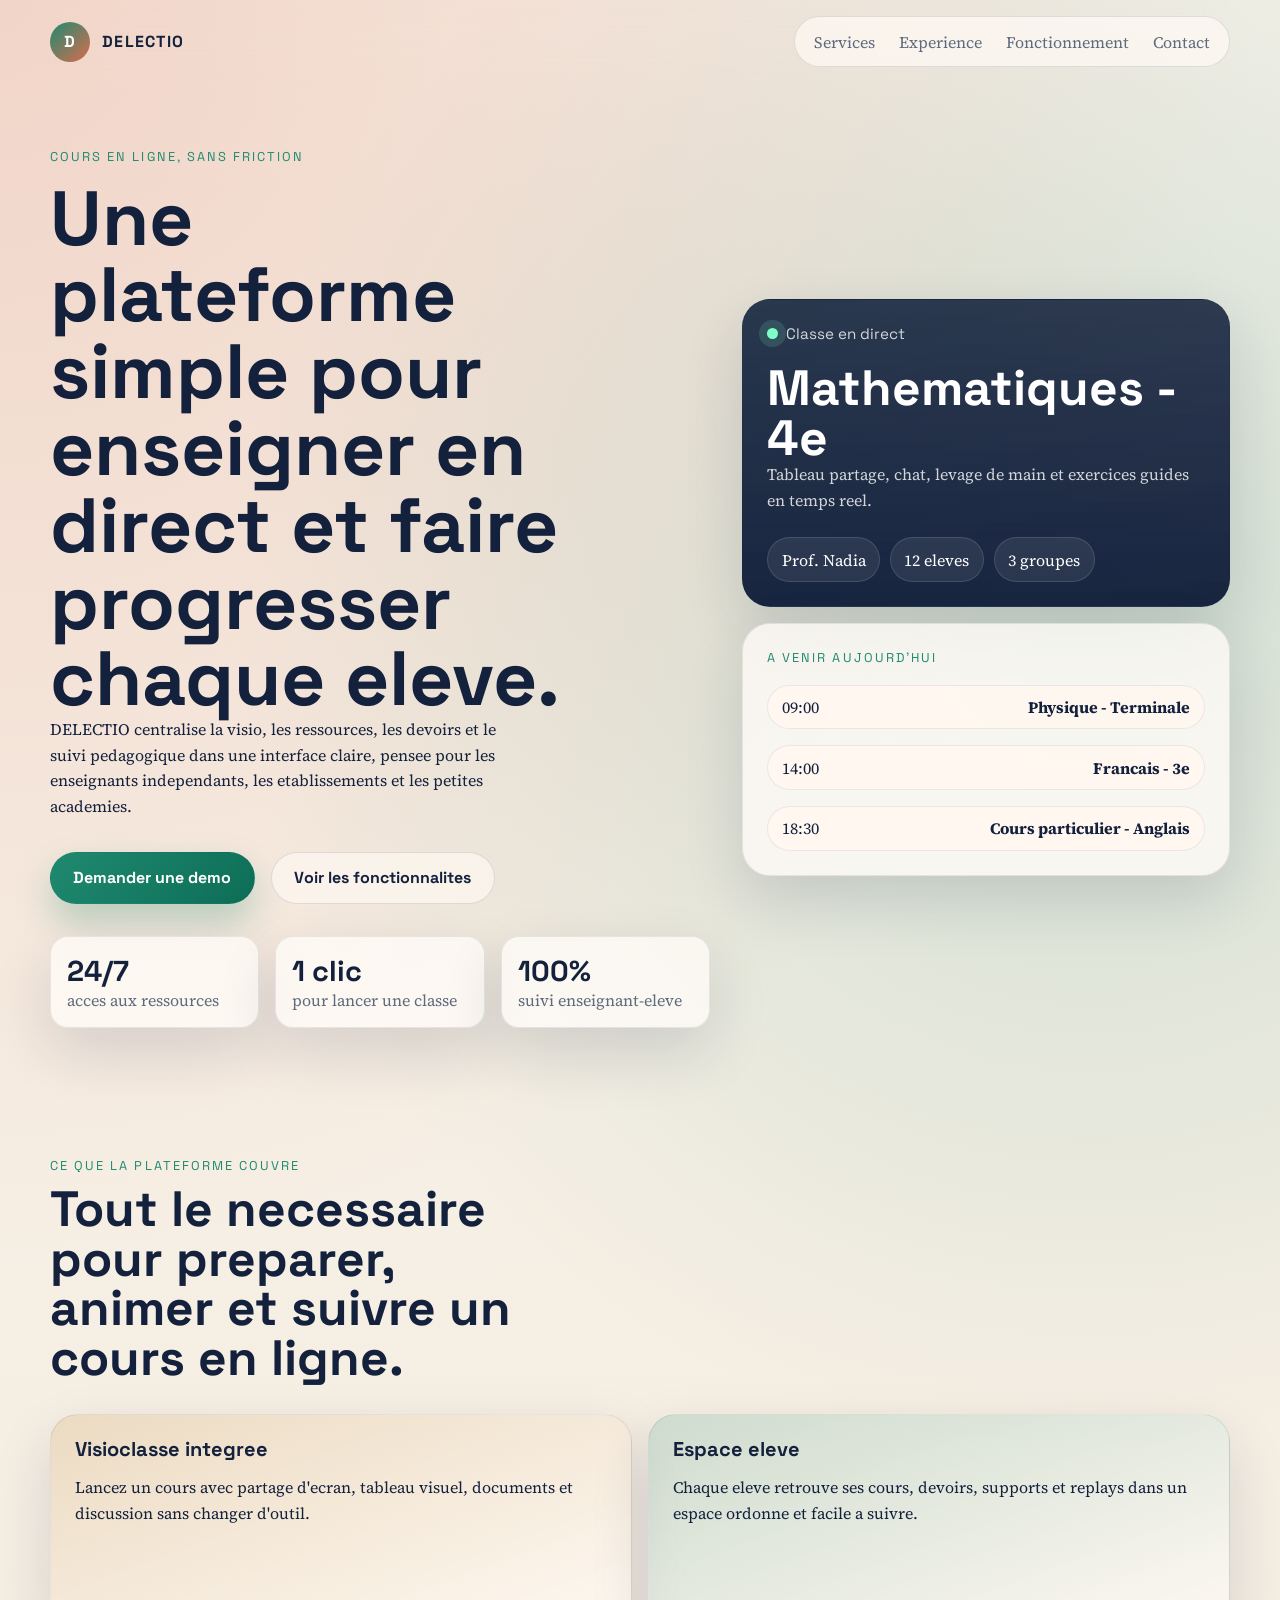
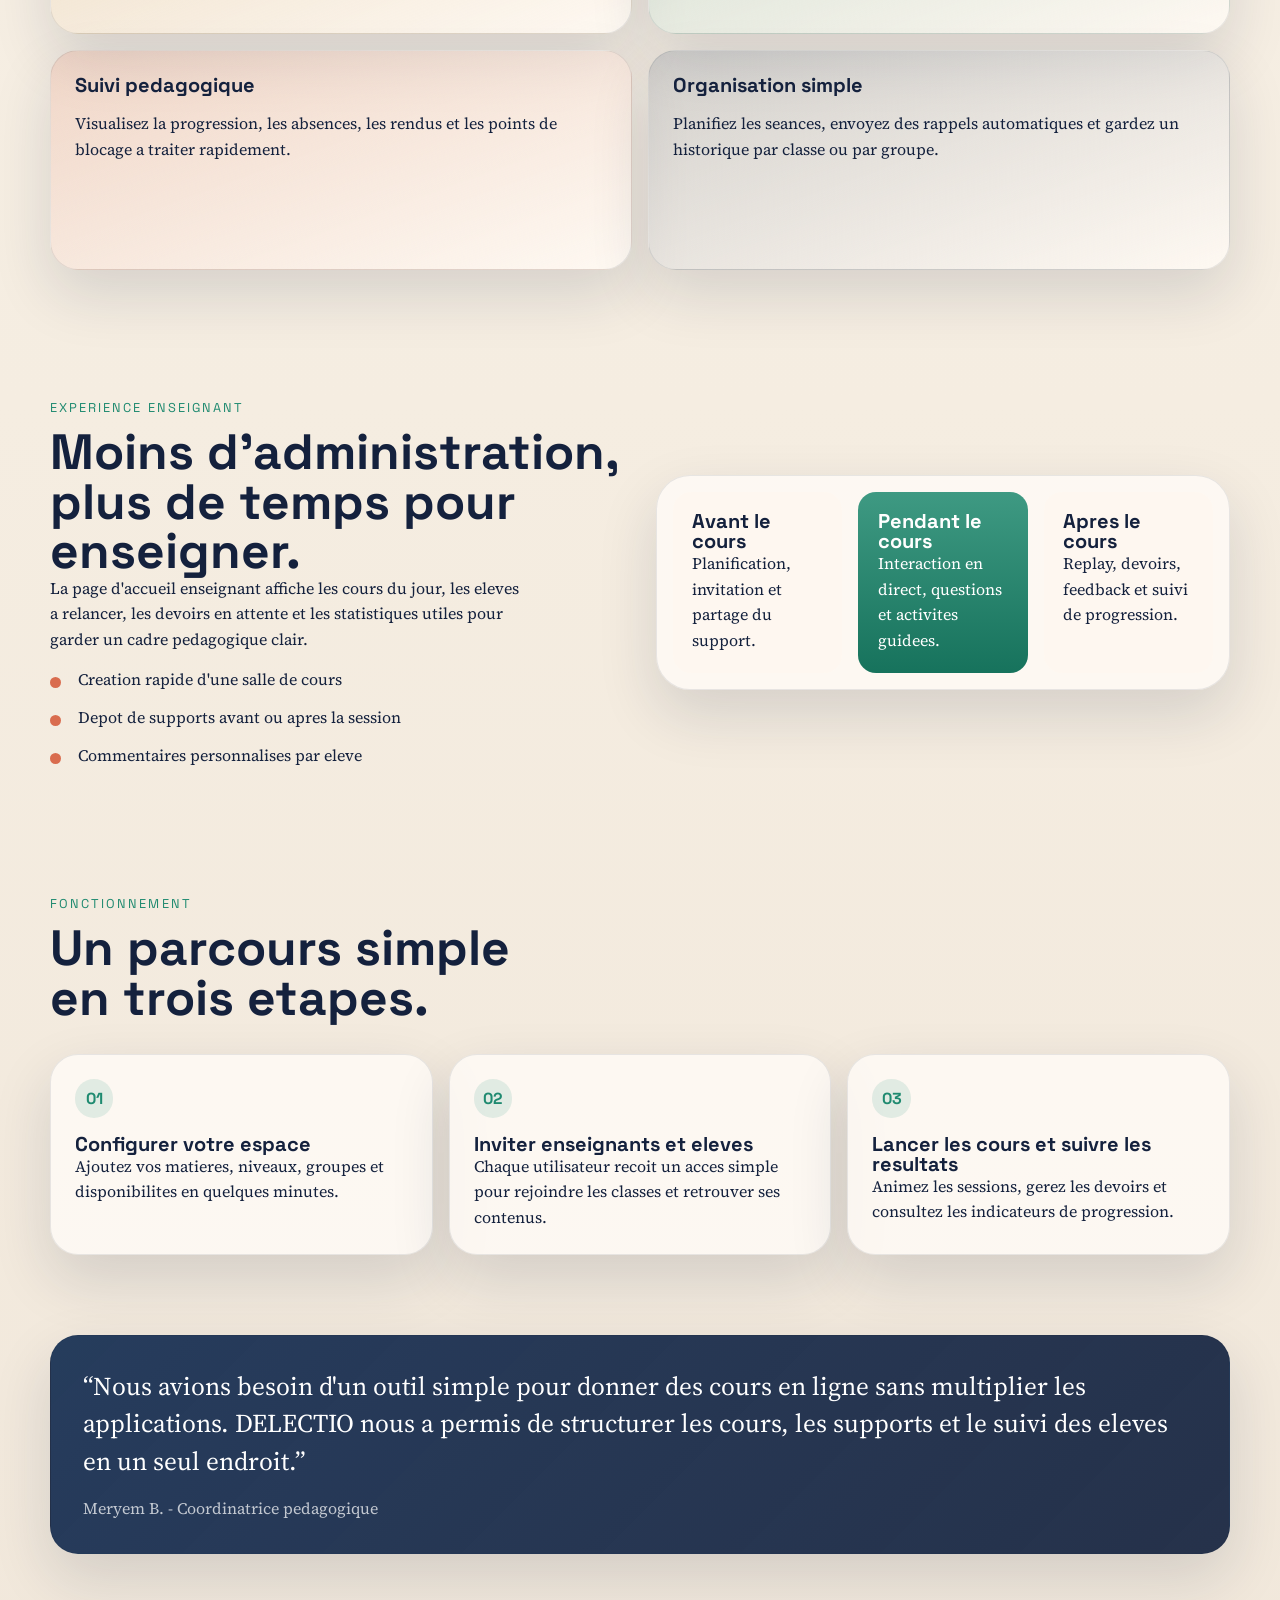
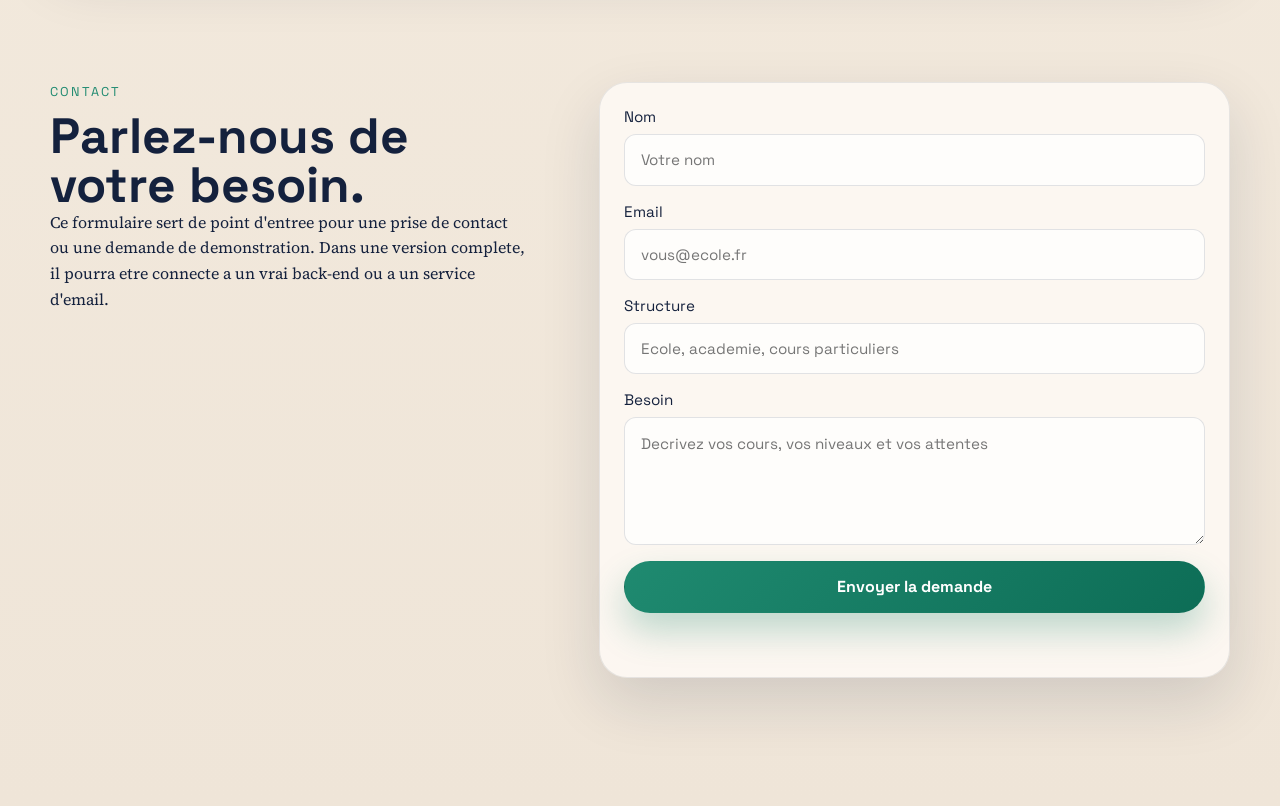
==== index.html @ c6056789 "update" ====
<!DOCTYPE html>
<html lang="fr">
<head>
  <meta charset="UTF-8">
  <meta name="viewport" content="width=device-width, initial-scale=1.0">
  <title>DELECTIO | Cours en ligne pour enseignants et eleves</title>
  <meta
    name="description"
    content="DELECTIO aide les enseignants a organiser, animer et suivre des cours en ligne avec leurs eleves sur une plateforme simple."
  >
  <link rel="preconnect" href="https://fonts.googleapis.com">
  <link rel="preconnect" href="https://fonts.gstatic.com" crossorigin>
  <link href="https://fonts.googleapis.com/css2?family=Space+Grotesk:wght@400;500;700&family=Source+Serif+4:wght@400;600;700&display=swap" rel="stylesheet">
  <link rel="stylesheet" href="styles.css">
</head>
<body>
  <div class="page-shell">
    <header class="site-header">
      <a class="brand" href="#top" aria-label="Accueil DELECTIO">
        <span class="brand-mark">D</span>
        <span class="brand-text">DELECTIO</span>
      </a>

      <button class="menu-toggle" type="button" aria-expanded="false" aria-controls="site-nav">
        Menu
      </button>

      <nav id="site-nav" class="site-nav" aria-label="Navigation principale">
        <a href="#services">Services</a>
        <a href="#experience">Experience</a>
        <a href="#process">Fonctionnement</a>
        <a href="#contact">Contact</a>
      </nav>
    </header>

    <main id="top">
      <section class="hero section reveal">
        <div class="hero-copy">
          <p class="eyebrow">Cours en ligne, sans friction</p>
          <h1>Une plateforme simple pour enseigner en direct et faire progresser chaque eleve.</h1>
          <p class="hero-text">
            DELECTIO centralise la visio, les ressources, les devoirs et le suivi pedagogique dans une interface claire,
            pensee pour les enseignants independants, les etablissements et les petites academies.
          </p>
          <div class="hero-actions">
            <a class="button button-primary" href="#contact">Demander une demo</a>
            <a class="button button-secondary" href="#services">Voir les fonctionnalites</a>
          </div>
          <ul class="hero-metrics" aria-label="Indicateurs cles">
            <li>
              <strong>24/7</strong>
              <span>acces aux ressources</span>
            </li>
            <li>
              <strong>1 clic</strong>
              <span>pour lancer une classe</span>
            </li>
            <li>
              <strong>100%</strong>
              <span>suivi enseignant-eleve</span>
            </li>
          </ul>
        </div>

        <div class="hero-panel">
          <div class="panel-card live-class">
            <div class="panel-heading">
              <span class="status-dot"></span>
              Classe en direct
            </div>
            <h2>Mathematiques - 4e</h2>
            <p>Tableau partage, chat, levage de main et exercices guides en temps reel.</p>
            <div class="participant-stack" aria-label="Participants connectes">
              <span>Prof. Nadia</span>
              <span>12 eleves</span>
              <span>3 groupes</span>
            </div>
          </div>

          <div class="panel-card schedule-card">
            <p class="mini-label">A venir aujourd'hui</p>
            <ul>
              <li>
                <span>09:00</span>
                <strong>Physique - Terminale</strong>
              </li>
              <li>
                <span>14:00</span>
                <strong>Francais - 3e</strong>
              </li>
              <li>
                <span>18:30</span>
                <strong>Cours particulier - Anglais</strong>
              </li>
            </ul>
          </div>
        </div>
      </section>

      <section id="services" class="section reveal">
        <div class="section-heading">
          <p class="eyebrow">Ce que la plateforme couvre</p>
          <h2>Tout le necessaire pour preparer, animer et suivre un cours en ligne.</h2>
        </div>

        <div class="feature-grid">
          <article class="feature-card accent-sand">
            <h3>Visioclasse integree</h3>
            <p>Lancez un cours avec partage d'ecran, tableau visuel, documents et discussion sans changer d'outil.</p>
          </article>
          <article class="feature-card accent-teal">
            <h3>Espace eleve</h3>
            <p>Chaque eleve retrouve ses cours, devoirs, supports et replays dans un espace ordonne et facile a suivre.</p>
          </article>
          <article class="feature-card accent-coral">
            <h3>Suivi pedagogique</h3>
            <p>Visualisez la progression, les absences, les rendus et les points de blocage a traiter rapidement.</p>
          </article>
          <article class="feature-card accent-ink">
            <h3>Organisation simple</h3>
            <p>Planifiez les seances, envoyez des rappels automatiques et gardez un historique par classe ou par groupe.</p>
          </article>
        </div>
      </section>

      <section id="experience" class="section split-section reveal">
        <div>
          <p class="eyebrow">Experience enseignant</p>
          <h2>Moins d'administration, plus de temps pour enseigner.</h2>
          <p>
            La page d'accueil enseignant affiche les cours du jour, les eleves a relancer, les devoirs en attente
            et les statistiques utiles pour garder un cadre pedagogique clair.
          </p>
          <ul class="check-list">
            <li>Creation rapide d'une salle de cours</li>
            <li>Depot de supports avant ou apres la session</li>
            <li>Commentaires personnalises par eleve</li>
          </ul>
        </div>

        <div class="experience-board">
          <div class="board-column">
            <h3>Avant le cours</h3>
            <p>Planification, invitation et partage du support.</p>
          </div>
          <div class="board-column highlighted">
            <h3>Pendant le cours</h3>
            <p>Interaction en direct, questions et activites guidees.</p>
          </div>
          <div class="board-column">
            <h3>Apres le cours</h3>
            <p>Replay, devoirs, feedback et suivi de progression.</p>
          </div>
        </div>
      </section>

      <section id="process" class="section reveal">
        <div class="section-heading">
          <p class="eyebrow">Fonctionnement</p>
          <h2>Un parcours simple en trois etapes.</h2>
        </div>

        <div class="timeline">
          <article>
            <span>01</span>
            <h3>Configurer votre espace</h3>
            <p>Ajoutez vos matieres, niveaux, groupes et disponibilites en quelques minutes.</p>
          </article>
          <article>
            <span>02</span>
            <h3>Inviter enseignants et eleves</h3>
            <p>Chaque utilisateur recoit un acces simple pour rejoindre les classes et retrouver ses contenus.</p>
          </article>
          <article>
            <span>03</span>
            <h3>Lancer les cours et suivre les resultats</h3>
            <p>Animez les sessions, gerez les devoirs et consultez les indicateurs de progression.</p>
          </article>
        </div>
      </section>

      <section class="section testimonial-section reveal">
        <div class="testimonial-card">
          <p class="quote">
            “Nous avions besoin d'un outil simple pour donner des cours en ligne sans multiplier les applications.
            DELECTIO nous a permis de structurer les cours, les supports et le suivi des eleves en un seul endroit.”
          </p>
          <p class="quote-author">Meryem B. - Coordinatrice pedagogique</p>
        </div>
      </section>

      <section id="contact" class="section contact-section reveal">
        <div class="contact-copy">
          <p class="eyebrow">Contact</p>
          <h2>Parlez-nous de votre besoin.</h2>
          <p>
            Ce formulaire sert de point d'entree pour une prise de contact ou une demande de demonstration.
            Dans une version complete, il pourra etre connecte a un vrai back-end ou a un service d'email.
          </p>
        </div>

        <form class="contact-form" id="contact-form">
          <label>
            Nom
            <input type="text" name="name" placeholder="Votre nom" required>
          </label>
          <label>
            Email
            <input type="email" name="email" placeholder="vous@ecole.fr" required>
          </label>
          <label>
            Structure
            <input type="text" name="organization" placeholder="Ecole, academie, cours particuliers">
          </label>
          <label>
            Besoin
            <textarea name="message" rows="5" placeholder="Decrivez vos cours, vos niveaux et vos attentes" required></textarea>
          </label>
          <button class="button button-primary" type="submit">Envoyer la demande</button>
          <p class="form-feedback" id="form-feedback" role="status" aria-live="polite"></p>
        </form>
      </section>
    </main>
  </div>

  <script src="script.js"></script>
</body>
</html>
---- styles.css ----
:root {
  --bg: #f6efe6;
  --bg-soft: rgba(255, 251, 247, 0.85);
  --surface: rgba(255, 252, 248, 0.78);
  --surface-strong: #fffaf4;
  --text: #14213d;
  --muted: #5f6b7d;
  --line: rgba(20, 33, 61, 0.12);
  --teal: #1f8a70;
  --coral: #d96c4e;
  --sand: #d8b27c;
  --ink: #1d3557;
  --shadow: 0 24px 60px rgba(20, 33, 61, 0.14);
  --radius-lg: 28px;
  --radius-md: 18px;
  --radius-sm: 12px;
}

* {
  box-sizing: border-box;
}

html {
  scroll-behavior: smooth;
}

body {
  margin: 0;
  min-height: 100vh;
  font-family: "Source Serif 4", serif;
  color: var(--text);
  background:
    radial-gradient(circle at top left, rgba(217, 108, 78, 0.22), transparent 30%),
    radial-gradient(circle at 85% 15%, rgba(31, 138, 112, 0.18), transparent 24%),
    linear-gradient(180deg, #f8f2ea 0%, #f5ede1 50%, #efe5d8 100%);
}

a {
  color: inherit;
  text-decoration: none;
}

button,
input,
textarea {
  font: inherit;
}

.page-shell {
  width: min(1180px, calc(100% - 2rem));
  margin: 0 auto;
  padding-bottom: 4rem;
}

.site-header {
  position: sticky;
  top: 0;
  z-index: 20;
  display: flex;
  align-items: center;
  justify-content: space-between;
  gap: 1rem;
  padding: 1rem 0;
  backdrop-filter: blur(18px);
}

.brand {
  display: inline-flex;
  align-items: center;
  gap: 0.75rem;
  font-family: "Space Grotesk", sans-serif;
  font-weight: 700;
  letter-spacing: 0.08em;
}

.brand-mark {
  display: grid;
  place-items: center;
  width: 2.5rem;
  height: 2.5rem;
  border-radius: 50%;
  background: linear-gradient(135deg, var(--teal), var(--coral));
  color: #fff;
}

.site-nav {
  display: flex;
  align-items: center;
  gap: 1.5rem;
  padding: 0.85rem 1.2rem;
  border: 1px solid var(--line);
  border-radius: 999px;
  background: rgba(255, 250, 244, 0.72);
}

.site-nav a {
  color: var(--muted);
  transition: color 180ms ease;
}

.site-nav a:hover,
.site-nav a:focus-visible {
  color: var(--text);
}

.menu-toggle {
  display: none;
  border: 1px solid var(--line);
  border-radius: 999px;
  background: rgba(255, 250, 244, 0.9);
  padding: 0.75rem 1rem;
}

.section {
  padding: 4rem 0;
}

.hero {
  display: grid;
  grid-template-columns: 1.15fr 0.85fr;
  gap: 2rem;
  align-items: center;
  min-height: calc(100vh - 5rem);
}

.eyebrow,
.mini-label {
  font-family: "Space Grotesk", sans-serif;
  text-transform: uppercase;
  letter-spacing: 0.16em;
  font-size: 0.8rem;
  color: var(--teal);
}

h1,
h2,
h3 {
  margin: 0;
  font-family: "Space Grotesk", sans-serif;
  line-height: 1;
}

h1 {
  font-size: clamp(3rem, 6vw, 5.6rem);
  max-width: 11ch;
  margin-top: 0.75rem;
}

h2 {
  font-size: clamp(2rem, 4vw, 3.1rem);
  margin-top: 0.5rem;
}

h3 {
  font-size: 1.25rem;
}

p {
  margin: 0;
  line-height: 1.6;
}

.hero-text,
.section-heading,
.contact-copy,
.split-section > div > p {
  max-width: 60ch;
}

.hero-actions {
  display: flex;
  flex-wrap: wrap;
  gap: 1rem;
  margin: 2rem 0;
}

.button {
  display: inline-flex;
  align-items: center;
  justify-content: center;
  min-height: 3.25rem;
  padding: 0 1.4rem;
  border-radius: 999px;
  border: 1px solid transparent;
  font-family: "Space Grotesk", sans-serif;
  font-weight: 700;
  transition: transform 180ms ease, box-shadow 180ms ease, border-color 180ms ease;
}

.button:hover,
.button:focus-visible {
  transform: translateY(-2px);
}

.button-primary {
  background: linear-gradient(135deg, var(--teal), #0d6d56);
  color: #fff;
  box-shadow: 0 18px 35px rgba(31, 138, 112, 0.28);
}

.button-secondary {
  border-color: var(--line);
  background: rgba(255, 250, 244, 0.62);
}

.hero-metrics {
  display: grid;
  grid-template-columns: repeat(3, minmax(0, 1fr));
  gap: 1rem;
  list-style: none;
  padding: 0;
  margin: 2rem 0 0;
}

.hero-metrics li,
.panel-card,
.feature-card,
.testimonial-card,
.contact-form,
.experience-board,
.timeline article {
  border: 1px solid rgba(20, 33, 61, 0.09);
  background: var(--surface);
  box-shadow: var(--shadow);
}

.hero-metrics li {
  padding: 1rem;
  border-radius: var(--radius-md);
}

.hero-metrics strong {
  display: block;
  font-family: "Space Grotesk", sans-serif;
  font-size: 1.8rem;
}

.hero-metrics span {
  color: var(--muted);
}

.hero-panel {
  display: grid;
  gap: 1rem;
}

.panel-card {
  position: relative;
  overflow: hidden;
  padding: 1.5rem;
  border-radius: var(--radius-lg);
}

.live-class {
  min-height: 300px;
  background:
    linear-gradient(180deg, rgba(20, 33, 61, 0.86), rgba(20, 33, 61, 0.98)),
    linear-gradient(135deg, rgba(31, 138, 112, 0.35), rgba(217, 108, 78, 0.15));
  color: #fff;
}

.live-class p,
.live-class .panel-heading {
  color: rgba(255, 255, 255, 0.8);
}

.panel-heading {
  display: flex;
  align-items: center;
  gap: 0.5rem;
  margin-bottom: 1.25rem;
  font-family: "Space Grotesk", sans-serif;
  font-size: 0.95rem;
}

.status-dot {
  width: 0.7rem;
  height: 0.7rem;
  border-radius: 50%;
  background: #7effc7;
  box-shadow: 0 0 0 8px rgba(126, 255, 199, 0.14);
}

.participant-stack {
  display: flex;
  flex-wrap: wrap;
  gap: 0.6rem;
  margin-top: 1.5rem;
}

.participant-stack span,
.schedule-card li {
  padding: 0.65rem 0.85rem;
  border-radius: 999px;
  background: rgba(255, 255, 255, 0.08);
  border: 1px solid rgba(255, 255, 255, 0.12);
}

.schedule-card ul,
.check-list,
.contact-form {
  display: grid;
  gap: 1rem;
}

.schedule-card ul,
.check-list {
  list-style: none;
  padding: 0;
  margin: 1rem 0 0;
}

.schedule-card li {
  display: flex;
  align-items: center;
  justify-content: space-between;
  background: rgba(255, 248, 240, 0.9);
  border: 1px solid rgba(20, 33, 61, 0.08);
}

.section-heading {
  margin-bottom: 2rem;
}

.feature-grid {
  display: grid;
  grid-template-columns: repeat(2, minmax(0, 1fr));
  gap: 1rem;
}

.feature-card {
  min-height: 220px;
  padding: 1.5rem;
  border-radius: var(--radius-lg);
}

.feature-card p {
  margin-top: 1rem;
}

.accent-sand {
  background: linear-gradient(160deg, rgba(216, 178, 124, 0.32), rgba(255, 250, 244, 0.88));
}

.accent-teal {
  background: linear-gradient(160deg, rgba(31, 138, 112, 0.18), rgba(255, 250, 244, 0.88));
}

.accent-coral {
  background: linear-gradient(160deg, rgba(217, 108, 78, 0.18), rgba(255, 250, 244, 0.88));
}

.accent-ink {
  background: linear-gradient(160deg, rgba(29, 53, 87, 0.16), rgba(255, 250, 244, 0.88));
}

.split-section {
  display: grid;
  grid-template-columns: 1fr 1fr;
  gap: 2rem;
  align-items: center;
}

.check-list li {
  position: relative;
  padding-left: 1.75rem;
}

.check-list li::before {
  content: "";
  position: absolute;
  left: 0;
  top: 0.55rem;
  width: 0.7rem;
  height: 0.7rem;
  border-radius: 50%;
  background: var(--coral);
}

.experience-board {
  display: grid;
  grid-template-columns: repeat(3, 1fr);
  gap: 1rem;
  padding: 1rem;
  border-radius: calc(var(--radius-lg) + 6px);
}

.board-column {
  padding: 1.2rem;
  border-radius: var(--radius-md);
  background: rgba(255, 248, 240, 0.8);
}

.board-column.highlighted {
  background: linear-gradient(180deg, rgba(31, 138, 112, 0.86), rgba(13, 109, 86, 0.96));
  color: #fff;
}

.timeline {
  display: grid;
  grid-template-columns: repeat(3, 1fr);
  gap: 1rem;
}

.timeline article {
  padding: 1.5rem;
  border-radius: var(--radius-lg);
}

.timeline span {
  display: inline-flex;
  align-items: center;
  justify-content: center;
  width: 2.4rem;
  height: 2.4rem;
  margin-bottom: 1rem;
  border-radius: 50%;
  background: rgba(31, 138, 112, 0.12);
  color: var(--teal);
  font-family: "Space Grotesk", sans-serif;
  font-weight: 700;
}

.testimonial-section {
  padding-top: 1rem;
}

.testimonial-card {
  padding: 2rem;
  border-radius: var(--radius-lg);
  background: linear-gradient(135deg, rgba(29, 53, 87, 0.96), rgba(20, 33, 61, 0.92));
  color: #fff;
}

.quote {
  font-size: clamp(1.4rem, 2vw, 2rem);
  line-height: 1.45;
}

.quote-author {
  margin-top: 1rem;
  color: rgba(255, 255, 255, 0.72);
}

.contact-section {
  display: grid;
  grid-template-columns: 0.9fr 1.1fr;
  gap: 2rem;
  align-items: start;
}

.contact-form {
  padding: 1.5rem;
  border-radius: var(--radius-lg);
}

.contact-form label {
  display: grid;
  gap: 0.5rem;
  font-family: "Space Grotesk", sans-serif;
  font-size: 0.95rem;
}

.contact-form input,
.contact-form textarea {
  width: 100%;
  border: 1px solid var(--line);
  border-radius: var(--radius-sm);
  background: rgba(255, 255, 255, 0.7);
  padding: 0.95rem 1rem;
  color: var(--text);
}

.contact-form input:focus,
.contact-form textarea:focus {
  outline: 2px solid rgba(31, 138, 112, 0.3);
  border-color: rgba(31, 138, 112, 0.55);
}

.form-feedback {
  min-height: 1.5rem;
  color: var(--teal);
}

.reveal {
  opacity: 0;
  transform: translateY(24px);
  transition: opacity 650ms ease, transform 650ms ease;
}

.reveal.is-visible {
  opacity: 1;
  transform: translateY(0);
}

@media (max-width: 960px) {
  .hero,
  .split-section,
  .contact-section,
  .timeline,
  .feature-grid,
  .experience-board {
    grid-template-columns: 1fr;
  }

  .hero {
    min-height: auto;
    padding-top: 2rem;
  }

  .hero-metrics {
    grid-template-columns: 1fr;
  }

  .site-header {
    align-items: flex-start;
    flex-wrap: wrap;
  }

  .menu-toggle {
    display: inline-flex;
  }

  .site-nav {
    display: none;
    width: 100%;
    flex-direction: column;
    align-items: flex-start;
    border-radius: 24px;
  }

  .site-nav.is-open {
    display: flex;
  }
}

@media (max-width: 640px) {
  .page-shell {
    width: min(100% - 1.25rem, 100%);
  }

  .section {
    padding: 3rem 0;
  }

  h1 {
    font-size: clamp(2.6rem, 14vw, 3.8rem);
  }

  .hero-actions {
    flex-direction: column;
  }

  .button {
    width: 100%;
  }
}
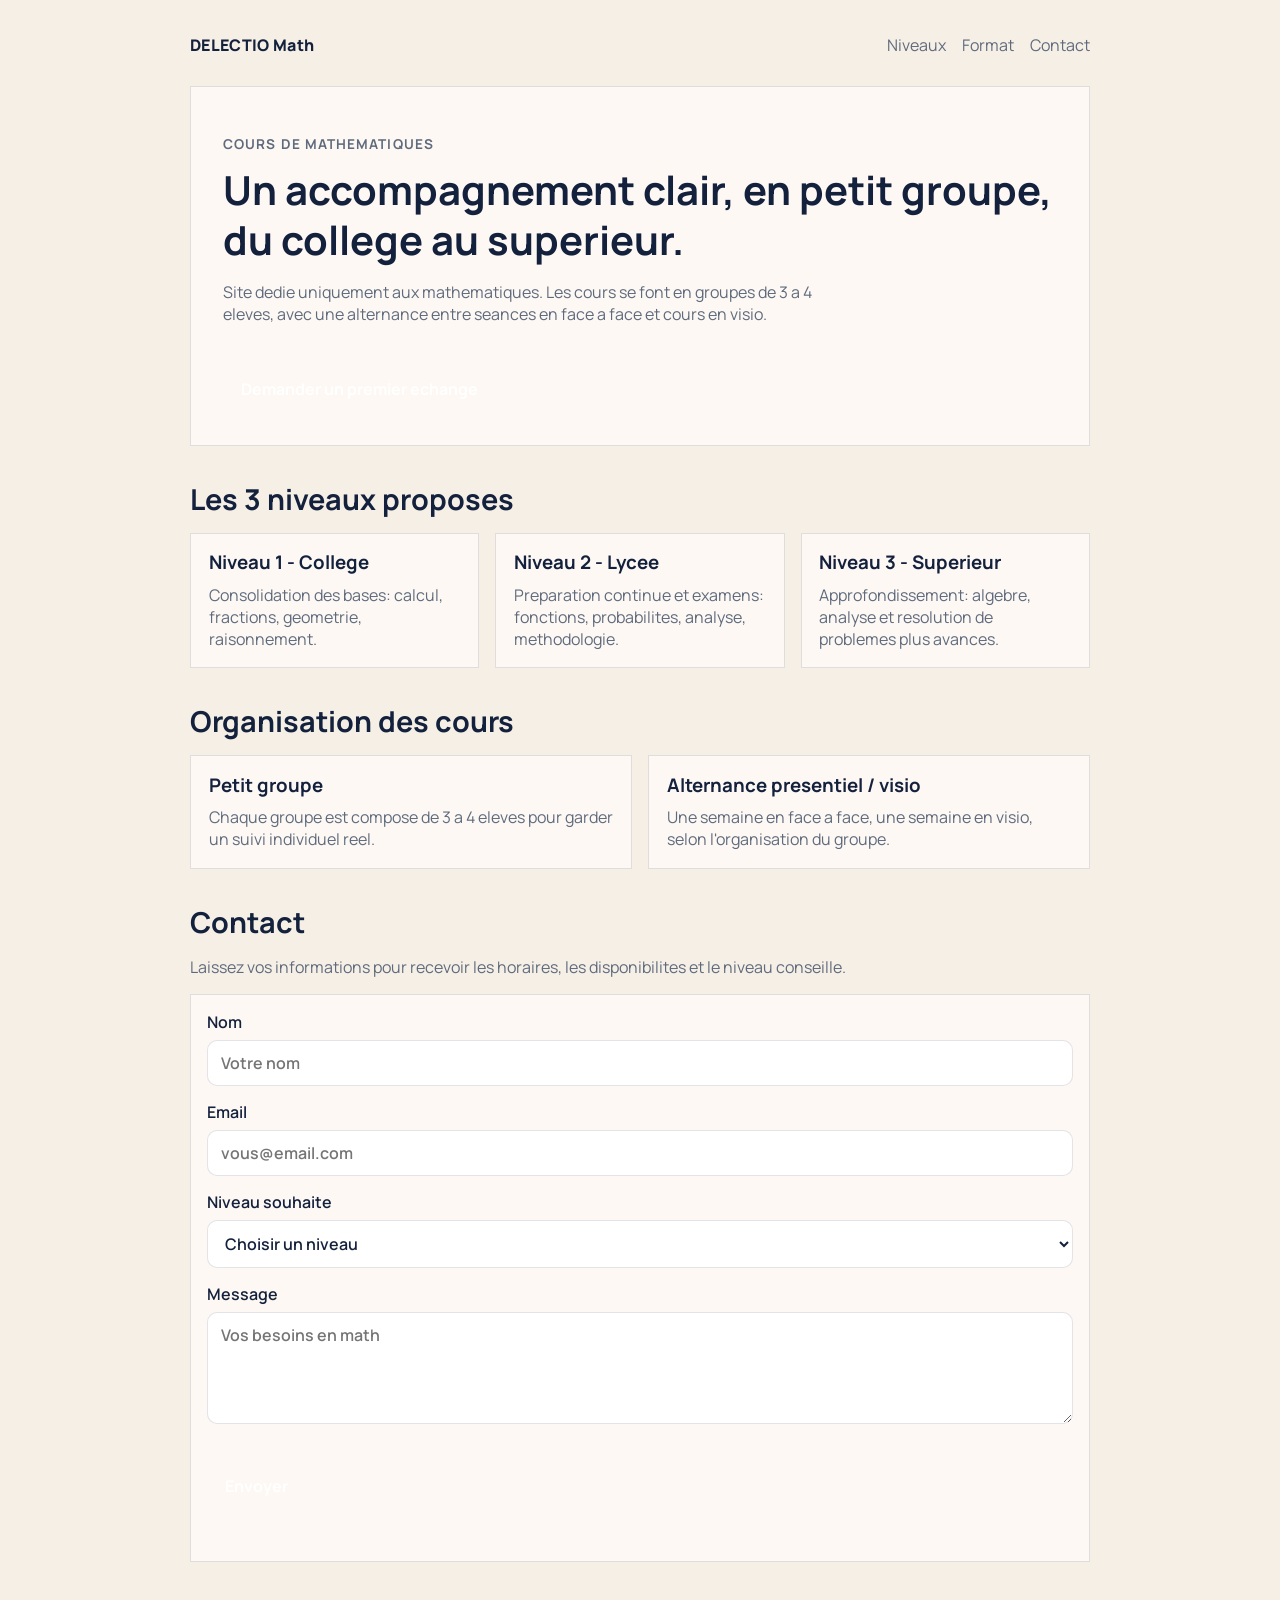
==== commit bd742d45: "update" ====
--- a/index.html
+++ b/index.html
@@ -3,201 +3,75 @@
 <head>
   <meta charset="UTF-8">
   <meta name="viewport" content="width=device-width, initial-scale=1.0">
-  <title>DELECTIO | Cours en ligne pour enseignants et eleves</title>
+  <title>DELECTIO Math | Cours de mathematiques</title>
   <meta
     name="description"
-    content="DELECTIO aide les enseignants a organiser, animer et suivre des cours en ligne avec leurs eleves sur une plateforme simple."
+    content="Cours de mathematiques pour tous niveaux en petits groupes de 3 a 4 eleves, en alternance presentiel et visio."
   >
   <link rel="preconnect" href="https://fonts.googleapis.com">
   <link rel="preconnect" href="https://fonts.gstatic.com" crossorigin>
-  <link href="https://fonts.googleapis.com/css2?family=Space+Grotesk:wght@400;500;700&family=Source+Serif+4:wght@400;600;700&display=swap" rel="stylesheet">
+  <link href="https://fonts.googleapis.com/css2?family=Manrope:wght@400;500;700;800&display=swap" rel="stylesheet">
   <link rel="stylesheet" href="styles.css">
 </head>
 <body>
-  <div class="page-shell">
-    <header class="site-header">
-      <a class="brand" href="#top" aria-label="Accueil DELECTIO">
-        <span class="brand-mark">D</span>
-        <span class="brand-text">DELECTIO</span>
-      </a>
-
-      <button class="menu-toggle" type="button" aria-expanded="false" aria-controls="site-nav">
-        Menu
-      </button>
-
-      <nav id="site-nav" class="site-nav" aria-label="Navigation principale">
-        <a href="#services">Services</a>
-        <a href="#experience">Experience</a>
-        <a href="#process">Fonctionnement</a>
+  <div class="container">
+    <header class="header">
+      <a class="logo" href="#top" aria-label="Accueil DELECTIO Math">DELECTIO Math</a>
+      <nav class="nav" aria-label="Navigation principale">
+        <a href="#niveaux">Niveaux</a>
+        <a href="#format">Format</a>
         <a href="#contact">Contact</a>
       </nav>
     </header>
 
     <main id="top">
-      <section class="hero section reveal">
-        <div class="hero-copy">
-          <p class="eyebrow">Cours en ligne, sans friction</p>
-          <h1>Une plateforme simple pour enseigner en direct et faire progresser chaque eleve.</h1>
-          <p class="hero-text">
-            DELECTIO centralise la visio, les ressources, les devoirs et le suivi pedagogique dans une interface claire,
-            pensee pour les enseignants independants, les etablissements et les petites academies.
-          </p>
-          <div class="hero-actions">
-            <a class="button button-primary" href="#contact">Demander une demo</a>
-            <a class="button button-secondary" href="#services">Voir les fonctionnalites</a>
+      <section class="hero">
+        <p class="kicker">Cours de mathematiques</p>
+        <h1>Un accompagnement clair, en petit groupe, du college au superieur.</h1>
+        <p>
+          Site dedie uniquement aux mathematiques. Les cours se font en groupes de 3 a 4 eleves,
+          avec une alternance entre seances en face a face et cours en visio.
+        </p>
+        <a class="button" href="#contact">Demander un premier echange</a>
+      </section>
+
+      <section id="niveaux" class="section">
+        <h2>Les 3 niveaux proposes</h2>
+        <div class="cards">
+          <article class="card">
+            <h3>Niveau 1 - College</h3>
+            <p>Consolidation des bases: calcul, fractions, geometrie, raisonnement.</p>
+          </article>
+          <article class="card">
+            <h3>Niveau 2 - Lycee</h3>
+            <p>Preparation continue et examens: fonctions, probabilites, analyse, methodologie.</p>
+          </article>
+          <article class="card">
+            <h3>Niveau 3 - Superieur</h3>
+            <p>Approfondissement: algebre, analyse et resolution de problemes plus avances.</p>
+          </article>
+        </div>
+      </section>
+
+      <section id="format" class="section">
+        <h2>Organisation des cours</h2>
+        <div class="split">
+          <div class="panel">
+            <h3>Petit groupe</h3>
+            <p>Chaque groupe est compose de 3 a 4 eleves pour garder un suivi individuel reel.</p>
           </div>
-          <ul class="hero-metrics" aria-label="Indicateurs cles">
-            <li>
-              <strong>24/7</strong>
-              <span>acces aux ressources</span>
-            </li>
-            <li>
-              <strong>1 clic</strong>
-              <span>pour lancer une classe</span>
-            </li>
-            <li>
-              <strong>100%</strong>
-              <span>suivi enseignant-eleve</span>
-            </li>
-          </ul>
-        </div>
-
-        <div class="hero-panel">
-          <div class="panel-card live-class">
-            <div class="panel-heading">
-              <span class="status-dot"></span>
-              Classe en direct
-            </div>
-            <h2>Mathematiques - 4e</h2>
-            <p>Tableau partage, chat, levage de main et exercices guides en temps reel.</p>
-            <div class="participant-stack" aria-label="Participants connectes">
-              <span>Prof. Nadia</span>
-              <span>12 eleves</span>
-              <span>3 groupes</span>
-            </div>
-          </div>
-
-          <div class="panel-card schedule-card">
-            <p class="mini-label">A venir aujourd'hui</p>
-            <ul>
-              <li>
-                <span>09:00</span>
-                <strong>Physique - Terminale</strong>
-              </li>
-              <li>
-                <span>14:00</span>
-                <strong>Francais - 3e</strong>
-              </li>
-              <li>
-                <span>18:30</span>
-                <strong>Cours particulier - Anglais</strong>
-              </li>
-            </ul>
+          <div class="panel">
+            <h3>Alternance presentiel / visio</h3>
+            <p>Une semaine en face a face, une semaine en visio, selon l'organisation du groupe.</p>
           </div>
         </div>
       </section>
 
-      <section id="services" class="section reveal">
-        <div class="section-heading">
-          <p class="eyebrow">Ce que la plateforme couvre</p>
-          <h2>Tout le necessaire pour preparer, animer et suivre un cours en ligne.</h2>
-        </div>
-
-        <div class="feature-grid">
-          <article class="feature-card accent-sand">
-            <h3>Visioclasse integree</h3>
-            <p>Lancez un cours avec partage d'ecran, tableau visuel, documents et discussion sans changer d'outil.</p>
-          </article>
-          <article class="feature-card accent-teal">
-            <h3>Espace eleve</h3>
-            <p>Chaque eleve retrouve ses cours, devoirs, supports et replays dans un espace ordonne et facile a suivre.</p>
-          </article>
-          <article class="feature-card accent-coral">
-            <h3>Suivi pedagogique</h3>
-            <p>Visualisez la progression, les absences, les rendus et les points de blocage a traiter rapidement.</p>
-          </article>
-          <article class="feature-card accent-ink">
-            <h3>Organisation simple</h3>
-            <p>Planifiez les seances, envoyez des rappels automatiques et gardez un historique par classe ou par groupe.</p>
-          </article>
-        </div>
-      </section>
-
-      <section id="experience" class="section split-section reveal">
-        <div>
-          <p class="eyebrow">Experience enseignant</p>
-          <h2>Moins d'administration, plus de temps pour enseigner.</h2>
-          <p>
-            La page d'accueil enseignant affiche les cours du jour, les eleves a relancer, les devoirs en attente
-            et les statistiques utiles pour garder un cadre pedagogique clair.
-          </p>
-          <ul class="check-list">
-            <li>Creation rapide d'une salle de cours</li>
-            <li>Depot de supports avant ou apres la session</li>
-            <li>Commentaires personnalises par eleve</li>
-          </ul>
-        </div>
-
-        <div class="experience-board">
-          <div class="board-column">
-            <h3>Avant le cours</h3>
-            <p>Planification, invitation et partage du support.</p>
-          </div>
-          <div class="board-column highlighted">
-            <h3>Pendant le cours</h3>
-            <p>Interaction en direct, questions et activites guidees.</p>
-          </div>
-          <div class="board-column">
-            <h3>Apres le cours</h3>
-            <p>Replay, devoirs, feedback et suivi de progression.</p>
-          </div>
-        </div>
-      </section>
-
-      <section id="process" class="section reveal">
-        <div class="section-heading">
-          <p class="eyebrow">Fonctionnement</p>
-          <h2>Un parcours simple en trois etapes.</h2>
-        </div>
-
-        <div class="timeline">
-          <article>
-            <span>01</span>
-            <h3>Configurer votre espace</h3>
-            <p>Ajoutez vos matieres, niveaux, groupes et disponibilites en quelques minutes.</p>
-          </article>
-          <article>
-            <span>02</span>
-            <h3>Inviter enseignants et eleves</h3>
-            <p>Chaque utilisateur recoit un acces simple pour rejoindre les classes et retrouver ses contenus.</p>
-          </article>
-          <article>
-            <span>03</span>
-            <h3>Lancer les cours et suivre les resultats</h3>
-            <p>Animez les sessions, gerez les devoirs et consultez les indicateurs de progression.</p>
-          </article>
-        </div>
-      </section>
-
-      <section class="section testimonial-section reveal">
-        <div class="testimonial-card">
-          <p class="quote">
-            “Nous avions besoin d'un outil simple pour donner des cours en ligne sans multiplier les applications.
-            DELECTIO nous a permis de structurer les cours, les supports et le suivi des eleves en un seul endroit.”
-          </p>
-          <p class="quote-author">Meryem B. - Coordinatrice pedagogique</p>
-        </div>
-      </section>
-
-      <section id="contact" class="section contact-section reveal">
-        <div class="contact-copy">
-          <p class="eyebrow">Contact</p>
-          <h2>Parlez-nous de votre besoin.</h2>
-          <p>
-            Ce formulaire sert de point d'entree pour une prise de contact ou une demande de demonstration.
-            Dans une version complete, il pourra etre connecte a un vrai back-end ou a un service d'email.
-          </p>
-        </div>
+      <section id="contact" class="section">
+        <h2>Contact</h2>
+        <p class="contact-intro">
+          Laissez vos informations pour recevoir les horaires, les disponibilites et le niveau conseille.
+        </p>
 
         <form class="contact-form" id="contact-form">
           <label>
@@ -206,17 +80,22 @@
           </label>
           <label>
             Email
-            <input type="email" name="email" placeholder="vous@ecole.fr" required>
+            <input type="email" name="email" placeholder="vous@email.com" required>
           </label>
           <label>
-            Structure
-            <input type="text" name="organization" placeholder="Ecole, academie, cours particuliers">
+            Niveau souhaite
+            <select name="level" required>
+              <option value="">Choisir un niveau</option>
+              <option value="college">Niveau 1 - College</option>
+              <option value="lycee">Niveau 2 - Lycee</option>
+              <option value="superieur">Niveau 3 - Superieur</option>
+            </select>
           </label>
           <label>
-            Besoin
-            <textarea name="message" rows="5" placeholder="Decrivez vos cours, vos niveaux et vos attentes" required></textarea>
+            Message
+            <textarea name="message" rows="4" placeholder="Vos besoins en math" required></textarea>
           </label>
-          <button class="button button-primary" type="submit">Envoyer la demande</button>
+          <button class="button" type="submit">Envoyer</button>
           <p class="form-feedback" id="form-feedback" role="status" aria-live="polite"></p>
         </form>
       </section>
--- a/styles.css
+++ b/styles.css
@@ -6,552 +6,235 @@
   --text: #14213d;
   --muted: #5f6b7d;
   --line: rgba(20, 33, 61, 0.12);
-  --teal: #1f8a70;
-  --coral: #d96c4e;
-  --sand: #d8b27c;
-  --ink: #1d3557;
-  --shadow: 0 24px 60px rgba(20, 33, 61, 0.14);
-  --radius-lg: 28px;
-  --radius-md: 18px;
-  --radius-sm: 12px;
-}
-
-* {
-  box-sizing: border-box;
-}
-
-html {
-  scroll-behavior: smooth;
-}
-
-body {
-  margin: 0;
-  min-height: 100vh;
-  font-family: "Source Serif 4", serif;
-  color: var(--text);
-  background:
-    radial-gradient(circle at top left, rgba(217, 108, 78, 0.22), transparent 30%),
-    radial-gradient(circle at 85% 15%, rgba(31, 138, 112, 0.18), transparent 24%),
-    linear-gradient(180deg, #f8f2ea 0%, #f5ede1 50%, #efe5d8 100%);
-}
-
-a {
-  color: inherit;
-  text-decoration: none;
-}
-
-button,
-input,
-textarea {
-  font: inherit;
-}
-
-.page-shell {
-  width: min(1180px, calc(100% - 2rem));
-  margin: 0 auto;
-  padding-bottom: 4rem;
-}
-
-.site-header {
-  position: sticky;
-  top: 0;
-  z-index: 20;
-  display: flex;
-  align-items: center;
-  justify-content: space-between;
-  gap: 1rem;
-  padding: 1rem 0;
-  backdrop-filter: blur(18px);
-}
-
-.brand {
-  display: inline-flex;
-  align-items: center;
-  gap: 0.75rem;
-  font-family: "Space Grotesk", sans-serif;
-  font-weight: 700;
-  letter-spacing: 0.08em;
-}
-
-.brand-mark {
-  display: grid;
-  place-items: center;
-  width: 2.5rem;
-  height: 2.5rem;
-  border-radius: 50%;
-  background: linear-gradient(135deg, var(--teal), var(--coral));
-  color: #fff;
-}
-
-.site-nav {
-  display: flex;
-  align-items: center;
-  gap: 1.5rem;
-  padding: 0.85rem 1.2rem;
-  border: 1px solid var(--line);
-  border-radius: 999px;
-  background: rgba(255, 250, 244, 0.72);
-}
-
-.site-nav a {
-  color: var(--muted);
-  transition: color 180ms ease;
-}
-
-.site-nav a:hover,
-.site-nav a:focus-visible {
-  color: var(--text);
-}
-
-.menu-toggle {
-  display: none;
-  border: 1px solid var(--line);
-  border-radius: 999px;
-  background: rgba(255, 250, 244, 0.9);
-  padding: 0.75rem 1rem;
-}
-
-.section {
-  padding: 4rem 0;
-}
-
-.hero {
-  display: grid;
-  grid-template-columns: 1.15fr 0.85fr;
-  gap: 2rem;
-  align-items: center;
-  min-height: calc(100vh - 5rem);
-}
-
-.eyebrow,
-.mini-label {
-  font-family: "Space Grotesk", sans-serif;
-  text-transform: uppercase;
-  letter-spacing: 0.16em;
-  font-size: 0.8rem;
-  color: var(--teal);
-}
-
-h1,
-h2,
-h3 {
-  margin: 0;
-  font-family: "Space Grotesk", sans-serif;
-  line-height: 1;
-}
-
-h1 {
-  font-size: clamp(3rem, 6vw, 5.6rem);
-  max-width: 11ch;
-  margin-top: 0.75rem;
-}
-
-h2 {
-  font-size: clamp(2rem, 4vw, 3.1rem);
-  margin-top: 0.5rem;
-}
-
-h3 {
-  font-size: 1.25rem;
-}
-
-p {
-  margin: 0;
-  line-height: 1.6;
-}
-
-.hero-text,
-.section-heading,
-.contact-copy,
-.split-section > div > p {
-  max-width: 60ch;
-}
-
-.hero-actions {
-  display: flex;
-  flex-wrap: wrap;
-  gap: 1rem;
-  margin: 2rem 0;
-}
-
-.button {
-  display: inline-flex;
-  align-items: center;
-  justify-content: center;
-  min-height: 3.25rem;
-  padding: 0 1.4rem;
-  border-radius: 999px;
-  border: 1px solid transparent;
-  font-family: "Space Grotesk", sans-serif;
-  font-weight: 700;
-  transition: transform 180ms ease, box-shadow 180ms ease, border-color 180ms ease;
-}
-
-.button:hover,
-.button:focus-visible {
-  transform: translateY(-2px);
-}
-
-.button-primary {
-  background: linear-gradient(135deg, var(--teal), #0d6d56);
-  color: #fff;
-  box-shadow: 0 18px 35px rgba(31, 138, 112, 0.28);
-}
-
-.button-secondary {
-  border-color: var(--line);
-  background: rgba(255, 250, 244, 0.62);
-}
-
-.hero-metrics {
-  display: grid;
-  grid-template-columns: repeat(3, minmax(0, 1fr));
-  gap: 1rem;
-  list-style: none;
-  padding: 0;
-  margin: 2rem 0 0;
-}
-
-.hero-metrics li,
-.panel-card,
-.feature-card,
-.testimonial-card,
-.contact-form,
-.experience-board,
-.timeline article {
-  border: 1px solid rgba(20, 33, 61, 0.09);
-  background: var(--surface);
-  box-shadow: var(--shadow);
-}
-
-.hero-metrics li {
-  padding: 1rem;
-  border-radius: var(--radius-md);
-}
-
-.hero-metrics strong {
-  display: block;
-  font-family: "Space Grotesk", sans-serif;
-  font-size: 1.8rem;
-}
-
-.hero-metrics span {
-  color: var(--muted);
-}
-
-.hero-panel {
-  display: grid;
-  gap: 1rem;
-}
-
-.panel-card {
-  position: relative;
-  overflow: hidden;
-  padding: 1.5rem;
-  border-radius: var(--radius-lg);
-}
-
-.live-class {
-  min-height: 300px;
-  background:
-    linear-gradient(180deg, rgba(20, 33, 61, 0.86), rgba(20, 33, 61, 0.98)),
-    linear-gradient(135deg, rgba(31, 138, 112, 0.35), rgba(217, 108, 78, 0.15));
-  color: #fff;
-}
-
-.live-class p,
-.live-class .panel-heading {
-  color: rgba(255, 255, 255, 0.8);
-}
-
-.panel-heading {
-  display: flex;
-  align-items: center;
-  gap: 0.5rem;
-  margin-bottom: 1.25rem;
-  font-family: "Space Grotesk", sans-serif;
-  font-size: 0.95rem;
-}
-
-.status-dot {
-  width: 0.7rem;
-  height: 0.7rem;
-  border-radius: 50%;
-  background: #7effc7;
-  box-shadow: 0 0 0 8px rgba(126, 255, 199, 0.14);
-}
-
-.participant-stack {
-  display: flex;
-  flex-wrap: wrap;
-  gap: 0.6rem;
-  margin-top: 1.5rem;
-}
-
-.participant-stack span,
-.schedule-card li {
-  padding: 0.65rem 0.85rem;
-  border-radius: 999px;
-  background: rgba(255, 255, 255, 0.08);
-  border: 1px solid rgba(255, 255, 255, 0.12);
-}
-
-.schedule-card ul,
-.check-list,
-.contact-form {
-  display: grid;
-  gap: 1rem;
-}
-
-.schedule-card ul,
-.check-list {
-  list-style: none;
-  padding: 0;
-  margin: 1rem 0 0;
-}
-
-.schedule-card li {
-  display: flex;
-  align-items: center;
-  justify-content: space-between;
-  background: rgba(255, 248, 240, 0.9);
-  border: 1px solid rgba(20, 33, 61, 0.08);
-}
-
-.section-heading {
-  margin-bottom: 2rem;
-}
-
-.feature-grid {
-  display: grid;
-  grid-template-columns: repeat(2, minmax(0, 1fr));
-  gap: 1rem;
-}
-
-.feature-card {
-  min-height: 220px;
-  padding: 1.5rem;
-  border-radius: var(--radius-lg);
-}
-
-.feature-card p {
-  margin-top: 1rem;
-}
-
-.accent-sand {
-  background: linear-gradient(160deg, rgba(216, 178, 124, 0.32), rgba(255, 250, 244, 0.88));
-}
-
-.accent-teal {
-  background: linear-gradient(160deg, rgba(31, 138, 112, 0.18), rgba(255, 250, 244, 0.88));
-}
-
-.accent-coral {
-  background: linear-gradient(160deg, rgba(217, 108, 78, 0.18), rgba(255, 250, 244, 0.88));
-}
-
-.accent-ink {
-  background: linear-gradient(160deg, rgba(29, 53, 87, 0.16), rgba(255, 250, 244, 0.88));
-}
-
-.split-section {
-  display: grid;
-  grid-template-columns: 1fr 1fr;
-  gap: 2rem;
-  align-items: center;
-}
-
-.check-list li {
-  position: relative;
-  padding-left: 1.75rem;
-}
-
-.check-list li::before {
-  content: "";
-  position: absolute;
-  left: 0;
-  top: 0.55rem;
-  width: 0.7rem;
-  height: 0.7rem;
-  border-radius: 50%;
-  background: var(--coral);
-}
-
-.experience-board {
-  display: grid;
-  grid-template-columns: repeat(3, 1fr);
-  gap: 1rem;
-  padding: 1rem;
-  border-radius: calc(var(--radius-lg) + 6px);
-}
-
-.board-column {
-  padding: 1.2rem;
-  border-radius: var(--radius-md);
-  background: rgba(255, 248, 240, 0.8);
-}
-
-.board-column.highlighted {
-  background: linear-gradient(180deg, rgba(31, 138, 112, 0.86), rgba(13, 109, 86, 0.96));
-  color: #fff;
-}
-
-.timeline {
-  display: grid;
-  grid-template-columns: repeat(3, 1fr);
-  gap: 1rem;
-}
-
-.timeline article {
-  padding: 1.5rem;
-  border-radius: var(--radius-lg);
-}
-
-.timeline span {
-  display: inline-flex;
-  align-items: center;
-  justify-content: center;
-  width: 2.4rem;
-  height: 2.4rem;
-  margin-bottom: 1rem;
-  border-radius: 50%;
-  background: rgba(31, 138, 112, 0.12);
-  color: var(--teal);
-  font-family: "Space Grotesk", sans-serif;
-  font-weight: 700;
-}
-
-.testimonial-section {
-  padding-top: 1rem;
-}
-
-.testimonial-card {
-  padding: 2rem;
-  border-radius: var(--radius-lg);
-  background: linear-gradient(135deg, rgba(29, 53, 87, 0.96), rgba(20, 33, 61, 0.92));
-  color: #fff;
-}
-
-.quote {
-  font-size: clamp(1.4rem, 2vw, 2rem);
-  line-height: 1.45;
-}
-
-.quote-author {
-  margin-top: 1rem;
-  color: rgba(255, 255, 255, 0.72);
-}
-
-.contact-section {
-  display: grid;
-  grid-template-columns: 0.9fr 1.1fr;
-  gap: 2rem;
-  align-items: start;
-}
-
-.contact-form {
-  padding: 1.5rem;
-  border-radius: var(--radius-lg);
-}
-
-.contact-form label {
-  display: grid;
-  gap: 0.5rem;
-  font-family: "Space Grotesk", sans-serif;
-  font-size: 0.95rem;
-}
-
-.contact-form input,
-.contact-form textarea {
-  width: 100%;
-  border: 1px solid var(--line);
-  border-radius: var(--radius-sm);
-  background: rgba(255, 255, 255, 0.7);
-  padding: 0.95rem 1rem;
-  color: var(--text);
-}
-
-.contact-form input:focus,
-.contact-form textarea:focus {
-  outline: 2px solid rgba(31, 138, 112, 0.3);
-  border-color: rgba(31, 138, 112, 0.55);
-}
-
-.form-feedback {
-  min-height: 1.5rem;
-  color: var(--teal);
-}
-
-.reveal {
-  opacity: 0;
-  transform: translateY(24px);
-  transition: opacity 650ms ease, transform 650ms ease;
-}
-
-.reveal.is-visible {
-  opacity: 1;
-  transform: translateY(0);
-}
-
-@media (max-width: 960px) {
-  .hero,
-  .split-section,
-  .contact-section,
-  .timeline,
-  .feature-grid,
-  .experience-board {
-    grid-template-columns: 1fr;
+  :root {
+    --bg: #f7f8fa;
+    --surface: #ffffff;
+    --text: #111827;
+    --muted: #6b7280;
+    --line: #e5e7eb;
+    --primary: #1d4ed8;
+    --primary-dark: #1e40af;
+    --radius: 14px;
+  }
+
+  * {
+    box-sizing: border-box;
+  }
+
+  html {
+    scroll-behavior: smooth;
+  }
+
+  body {
+    margin: 0;
+    font-family: "Manrope", sans-serif;
+    color: var(--text);
+    background: var(--bg);
+  }
+
+  a {
+    color: inherit;
+    text-decoration: none;
+  }
+
+  button,
+  input,
+  select,
+  textarea {
+    font: inherit;
+  }
+
+  .container {
+    width: min(900px, calc(100% - 2rem));
+    margin: 0 auto;
+    padding: 1.2rem 0 3rem;
+  }
+
+  .header {
+    display: flex;
+    justify-content: space-between;
+    align-items: center;
+    gap: 1rem;
+    padding: 0.9rem 0;
+  }
+
+  .logo {
+    font-weight: 800;
+    letter-spacing: 0.02em;
+  }
+
+  .nav {
+    display: flex;
+    gap: 1rem;
+  }
+
+  .nav a {
+    color: var(--muted);
+  }
+
+  .nav a:hover,
+  .nav a:focus-visible {
+    color: var(--text);
   }
 
   .hero {
-    min-height: auto;
-    padding-top: 2rem;
-  }
-
-  .hero-metrics {
-    grid-template-columns: 1fr;
-  }
-
-  .site-header {
-    align-items: flex-start;
-    flex-wrap: wrap;
-  }
-
-  .menu-toggle {
+    background: var(--surface);
+    border: 1px solid var(--line);
+    border-radius: var(--radius);
+    padding: 2rem;
+    margin-top: 1rem;
+  }
+
+  .kicker {
+    margin: 0;
+    font-size: 0.85rem;
+    font-weight: 700;
+    color: var(--primary);
+    text-transform: uppercase;
+    letter-spacing: 0.08em;
+  }
+
+  h1,
+  h2,
+  h3 {
+    margin: 0;
+    line-height: 1.25;
+  }
+
+  h1 {
+    margin-top: 0.75rem;
+    font-size: clamp(1.7rem, 3.6vw, 2.5rem);
+  }
+
+  .hero p {
+    margin-top: 1rem;
+    color: var(--muted);
+    max-width: 62ch;
+  }
+
+  .button {
     display: inline-flex;
-  }
-
-  .site-nav {
-    display: none;
+    margin-top: 1.5rem;
+    padding: 0.8rem 1.1rem;
+    border: none;
+    border-radius: 10px;
+    background: var(--primary);
+    color: #fff;
+    font-weight: 700;
+    cursor: pointer;
+  }
+
+  .button:hover,
+  .button:focus-visible {
+    background: var(--primary-dark);
+  }
+
+  .section {
+    margin-top: 2.2rem;
+  }
+
+  .section h2 {
+    font-size: clamp(1.3rem, 2.4vw, 1.8rem);
+    margin-bottom: 1rem;
+  }
+
+  .cards,
+  .split {
+    display: grid;
+    gap: 1rem;
+  }
+
+  .cards {
+    grid-template-columns: repeat(3, minmax(0, 1fr));
+  }
+
+  .card,
+  .panel,
+  .contact-form {
+    background: var(--surface);
+    border: 1px solid var(--line);
+    border-radius: var(--radius);
+  }
+
+  .card,
+  .panel {
+    padding: 1.1rem;
+  }
+
+  .card p,
+  .panel p,
+  .contact-intro {
+    margin: 0.55rem 0 0;
+    color: var(--muted);
+  }
+
+  .split {
+    grid-template-columns: repeat(2, minmax(0, 1fr));
+  }
+
+  .contact-form {
+    margin-top: 1rem;
+    padding: 1rem;
+    display: grid;
+    gap: 0.9rem;
+  }
+
+  .contact-form label {
+    display: grid;
+    gap: 0.45rem;
+    font-weight: 600;
+  }
+
+  .contact-form input,
+  .contact-form select,
+  .contact-form textarea {
     width: 100%;
-    flex-direction: column;
-    align-items: flex-start;
-    border-radius: 24px;
-  }
-
-  .site-nav.is-open {
-    display: flex;
-  }
-}
-
-@media (max-width: 640px) {
-  .page-shell {
-    width: min(100% - 1.25rem, 100%);
-  }
-
-  .section {
-    padding: 3rem 0;
-  }
-
-  h1 {
-    font-size: clamp(2.6rem, 14vw, 3.8rem);
-  }
-
-  .hero-actions {
-    flex-direction: column;
-  }
-
-  .button {
-    width: 100%;
-  }
-}+    border: 1px solid var(--line);
+    border-radius: 10px;
+    background: #fff;
+    color: var(--text);
+    padding: 0.7rem 0.8rem;
+  }
+
+  .contact-form input:focus,
+  .contact-form select:focus,
+  .contact-form textarea:focus {
+    outline: 2px solid rgba(29, 78, 216, 0.2);
+    border-color: var(--primary);
+  }
+
+  .form-feedback {
+    min-height: 1.3rem;
+    margin: 0;
+    color: var(--primary-dark);
+    font-size: 0.95rem;
+  }
+
+  @media (max-width: 860px) {
+    .cards {
+      grid-template-columns: 1fr;
+    }
+
+    .split {
+      grid-template-columns: 1fr;
+    }
+  }
+
+  @media (max-width: 640px) {
+    .header {
+      flex-direction: column;
+      align-items: flex-start;
+    }
+
+    .hero,
+    .card,
+    .panel,
+    .contact-form {
+      padding: 1rem;
+    }
+
+    .button {
+      width: 100%;
+      justify-content: center;
+    }
+  }
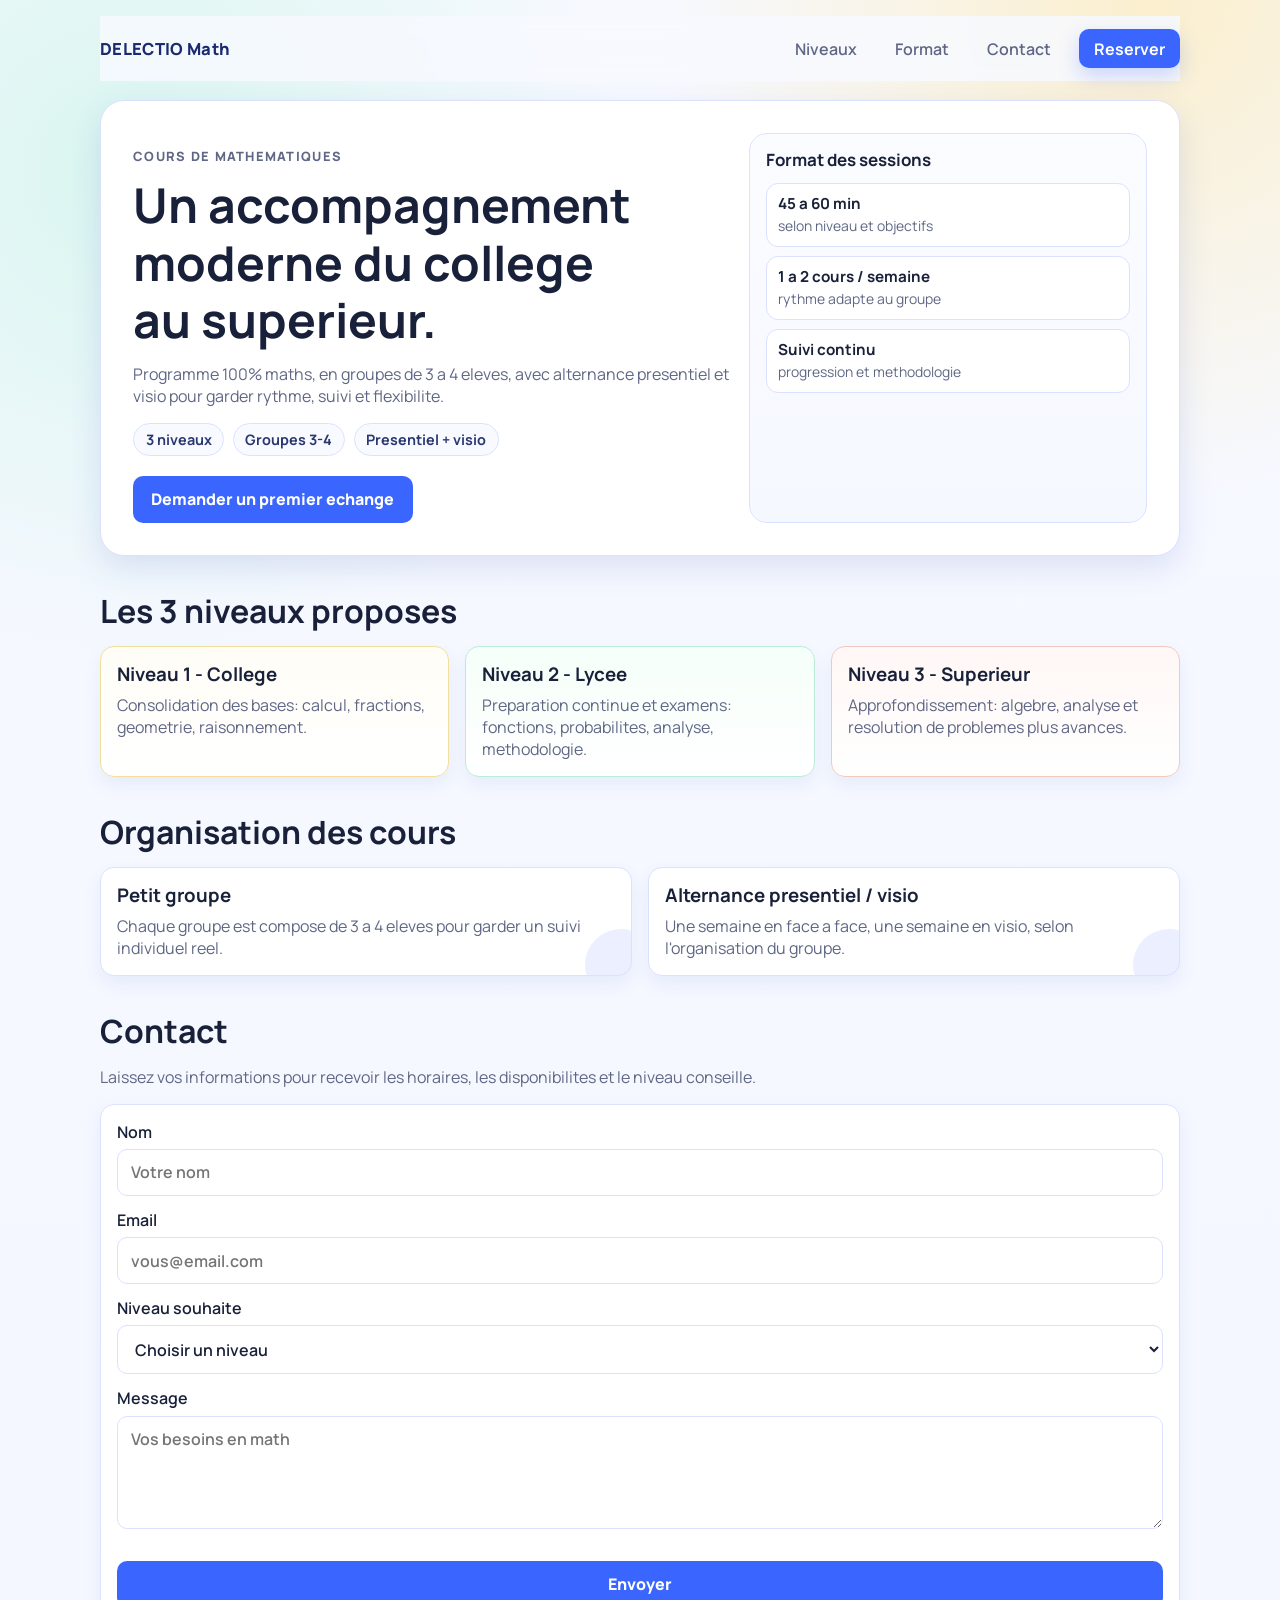
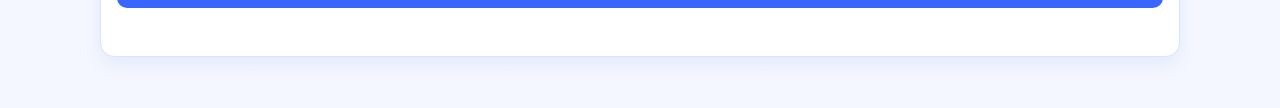
==== commit 3eb58b77: "update" ====
--- a/index.html
+++ b/index.html
@@ -22,31 +22,57 @@
         <a href="#format">Format</a>
         <a href="#contact">Contact</a>
       </nav>
+      <a class="header-cta" href="#contact">Reserver</a>
     </header>
 
     <main id="top">
       <section class="hero">
-        <p class="kicker">Cours de mathematiques</p>
-        <h1>Un accompagnement clair, en petit groupe, du college au superieur.</h1>
-        <p>
-          Site dedie uniquement aux mathematiques. Les cours se font en groupes de 3 a 4 eleves,
-          avec une alternance entre seances en face a face et cours en visio.
-        </p>
-        <a class="button" href="#contact">Demander un premier echange</a>
+        <div class="hero-copy">
+          <p class="kicker">Cours de mathematiques</p>
+          <h1>Un accompagnement moderne du college au superieur.</h1>
+          <p>
+            Programme 100% maths, en groupes de 3 a 4 eleves, avec alternance presentiel et visio
+            pour garder rythme, suivi et flexibilite.
+          </p>
+          <div class="hero-tags" aria-label="Points cles">
+            <span>3 niveaux</span>
+            <span>Groupes 3-4</span>
+            <span>Presentiel + visio</span>
+          </div>
+          <a class="button" href="#contact">Demander un premier echange</a>
+        </div>
+
+        <aside class="hero-card" aria-label="Resume du format">
+          <h2>Format des sessions</h2>
+          <ul>
+            <li>
+              <strong>45 a 60 min</strong>
+              <span>selon niveau et objectifs</span>
+            </li>
+            <li>
+              <strong>1 a 2 cours / semaine</strong>
+              <span>rythme adapte au groupe</span>
+            </li>
+            <li>
+              <strong>Suivi continu</strong>
+              <span>progression et methodologie</span>
+            </li>
+          </ul>
+        </aside>
       </section>
 
       <section id="niveaux" class="section">
         <h2>Les 3 niveaux proposes</h2>
         <div class="cards">
-          <article class="card">
+          <article class="card card-college">
             <h3>Niveau 1 - College</h3>
             <p>Consolidation des bases: calcul, fractions, geometrie, raisonnement.</p>
           </article>
-          <article class="card">
+          <article class="card card-lycee">
             <h3>Niveau 2 - Lycee</h3>
             <p>Preparation continue et examens: fonctions, probabilites, analyse, methodologie.</p>
           </article>
-          <article class="card">
+          <article class="card card-superieur">
             <h3>Niveau 3 - Superieur</h3>
             <p>Approfondissement: algebre, analyse et resolution de problemes plus avances.</p>
           </article>
--- a/styles.css
+++ b/styles.css
@@ -1,240 +1,374 @@
 :root {
-  --bg: #f6efe6;
-  --bg-soft: rgba(255, 251, 247, 0.85);
-  --surface: rgba(255, 252, 248, 0.78);
-  --surface-strong: #fffaf4;
-  --text: #14213d;
-  --muted: #5f6b7d;
-  --line: rgba(20, 33, 61, 0.12);
-  :root {
-    --bg: #f7f8fa;
-    --surface: #ffffff;
-    --text: #111827;
-    --muted: #6b7280;
-    --line: #e5e7eb;
-    --primary: #1d4ed8;
-    --primary-dark: #1e40af;
-    --radius: 14px;
-  }
-
-  * {
-    box-sizing: border-box;
-  }
-
-  html {
-    scroll-behavior: smooth;
-  }
-
-  body {
-    margin: 0;
-    font-family: "Manrope", sans-serif;
-    color: var(--text);
-    background: var(--bg);
-  }
-
-  a {
-    color: inherit;
-    text-decoration: none;
-  }
-
-  button,
-  input,
-  select,
-  textarea {
-    font: inherit;
-  }
-
-  .container {
-    width: min(900px, calc(100% - 2rem));
-    margin: 0 auto;
-    padding: 1.2rem 0 3rem;
-  }
-
+  --bg: #f4f7ff;
+  --surface: #ffffff;
+  --text: #19213a;
+  --muted: #5f6785;
+  --line: #dbe2ff;
+  --primary: #3a66ff;
+  --primary-strong: #2f4fd1;
+  --accent-1: #ffe089;
+  --accent-2: #b5f2dd;
+  --accent-3: #ffd2c7;
+  --radius-xl: 24px;
+  --radius-md: 14px;
+  --shadow: 0 12px 32px rgba(56, 84, 186, 0.14);
+}
+
+* {
+  box-sizing: border-box;
+}
+
+html {
+  scroll-behavior: smooth;
+}
+
+body {
+  margin: 0;
+  min-height: 100vh;
+  font-family: "Manrope", sans-serif;
+  color: var(--text);
+  background:
+    radial-gradient(circle at 10% 10%, rgba(181, 242, 221, 0.45), transparent 26%),
+    radial-gradient(circle at 90% 0%, rgba(255, 224, 137, 0.42), transparent 24%),
+    linear-gradient(180deg, #f7f9ff 0%, #f4f7ff 100%);
+}
+
+a {
+  color: inherit;
+  text-decoration: none;
+}
+
+button,
+input,
+select,
+textarea {
+  font: inherit;
+}
+
+.container {
+  width: min(1080px, calc(100% - 2rem));
+  margin: 0 auto;
+  padding: 1rem 0 3.2rem;
+}
+
+.header {
+  position: sticky;
+  top: 0;
+  z-index: 10;
+  display: flex;
+  align-items: center;
+  gap: 1rem;
+  padding: 0.8rem 0;
+  background: rgba(247, 249, 255, 0.85);
+  backdrop-filter: blur(8px);
+}
+
+.logo {
+  font-weight: 800;
+  font-size: 1.04rem;
+  letter-spacing: 0.02em;
+  color: #1b2b70;
+}
+
+.nav {
+  display: flex;
+  gap: 1rem;
+  margin-left: auto;
+}
+
+.nav a {
+  padding: 0.45rem 0.7rem;
+  border-radius: 999px;
+  color: var(--muted);
+  font-weight: 600;
+}
+
+.nav a:hover,
+.nav a:focus-visible {
+  background: #ebf0ff;
+  color: var(--text);
+}
+
+.header-cta {
+  display: inline-flex;
+  align-items: center;
+  justify-content: center;
+  padding: 0.55rem 0.95rem;
+  border-radius: 10px;
+  background: var(--primary);
+  color: #ffffff;
+  font-weight: 700;
+  box-shadow: 0 8px 20px rgba(58, 102, 255, 0.25);
+}
+
+.header-cta:hover,
+.header-cta:focus-visible {
+  background: var(--primary-strong);
+}
+
+.hero {
+  margin-top: 1.15rem;
+  padding: 2rem;
+  border: 1px solid var(--line);
+  border-radius: var(--radius-xl);
+  background: var(--surface);
+  box-shadow: var(--shadow);
+  display: grid;
+  grid-template-columns: 1.2fr 0.8fr;
+  gap: 1.2rem;
+}
+
+.kicker {
+  margin: 0;
+  font-size: 0.8rem;
+  text-transform: uppercase;
+  letter-spacing: 0.1em;
+  font-weight: 800;
+  color: #2a56f3;
+}
+
+h1,
+h2,
+h3 {
+  margin: 0;
+  line-height: 1.2;
+}
+
+h1 {
+  margin-top: 0.7rem;
+  font-size: clamp(1.85rem, 4.2vw, 3rem);
+  max-width: 16ch;
+}
+
+.hero-copy > p {
+  margin-top: 0.9rem;
+  color: var(--muted);
+  max-width: 60ch;
+}
+
+.hero-tags {
+  display: flex;
+  flex-wrap: wrap;
+  gap: 0.55rem;
+  margin-top: 1rem;
+}
+
+.hero-tags span {
+  display: inline-flex;
+  align-items: center;
+  padding: 0.38rem 0.72rem;
+  border-radius: 999px;
+  border: 1px solid var(--line);
+  background: #f8faff;
+  font-size: 0.9rem;
+  font-weight: 700;
+  color: #2a3871;
+}
+
+.button {
+  display: inline-flex;
+  align-items: center;
+  justify-content: center;
+  margin-top: 1.2rem;
+  border: none;
+  border-radius: 10px;
+  background: var(--primary);
+  color: #ffffff;
+  font-weight: 800;
+  padding: 0.8rem 1.15rem;
+  cursor: pointer;
+}
+
+.button:hover,
+.button:focus-visible {
+  background: var(--primary-strong);
+}
+
+.hero-card {
+  padding: 1rem;
+  border: 1px solid var(--line);
+  border-radius: 18px;
+  background: linear-gradient(180deg, #fbfcff 0%, #f5f8ff 100%);
+}
+
+.hero-card h2 {
+  font-size: 1.06rem;
+}
+
+.hero-card ul {
+  list-style: none;
+  padding: 0;
+  margin: 0.8rem 0 0;
+  display: grid;
+  gap: 0.55rem;
+}
+
+.hero-card li {
+  border: 1px solid var(--line);
+  border-radius: 12px;
+  background: #ffffff;
+  padding: 0.6rem 0.7rem;
+}
+
+.hero-card strong {
+  display: block;
+  font-size: 0.95rem;
+}
+
+.hero-card span {
+  color: var(--muted);
+  font-size: 0.87rem;
+}
+
+.section {
+  margin-top: 2.25rem;
+}
+
+.section h2 {
+  font-size: clamp(1.35rem, 2.5vw, 2rem);
+  margin-bottom: 0.95rem;
+}
+
+.cards,
+.split {
+  display: grid;
+  gap: 1rem;
+}
+
+.cards {
+  grid-template-columns: repeat(3, minmax(0, 1fr));
+}
+
+.card,
+.panel,
+.contact-form {
+  border: 1px solid var(--line);
+  border-radius: var(--radius-md);
+  background: var(--surface);
+  box-shadow: 0 8px 18px rgba(56, 84, 186, 0.08);
+}
+
+.card,
+.panel {
+  padding: 1rem;
+}
+
+.card p,
+.panel p,
+.contact-intro {
+  margin: 0.55rem 0 0;
+  color: var(--muted);
+}
+
+.card-college {
+  background: linear-gradient(180deg, #fffdf6 0%, #ffffff 100%);
+  border-color: #f2df9b;
+}
+
+.card-lycee {
+  background: linear-gradient(180deg, #f5fff9 0%, #ffffff 100%);
+  border-color: #bcebd7;
+}
+
+.card-superieur {
+  background: linear-gradient(180deg, #fff7f5 0%, #ffffff 100%);
+  border-color: #f2c9be;
+}
+
+.split {
+  grid-template-columns: repeat(2, minmax(0, 1fr));
+}
+
+.panel {
+  position: relative;
+  overflow: hidden;
+}
+
+.panel::after {
+  content: "";
+  position: absolute;
+  right: -26px;
+  bottom: -26px;
+  width: 72px;
+  height: 72px;
+  border-radius: 50%;
+  background: rgba(58, 102, 255, 0.1);
+}
+
+.contact-form {
+  margin-top: 1rem;
+  padding: 1rem;
+  display: grid;
+  gap: 0.8rem;
+}
+
+.contact-form label {
+  display: grid;
+  gap: 0.4rem;
+  font-weight: 600;
+}
+
+.contact-form input,
+.contact-form select,
+.contact-form textarea {
+  width: 100%;
+  border: 1px solid var(--line);
+  border-radius: 10px;
+  background: #ffffff;
+  color: var(--text);
+  padding: 0.72rem 0.82rem;
+}
+
+.contact-form input:focus,
+.contact-form select:focus,
+.contact-form textarea:focus {
+  outline: 2px solid rgba(58, 102, 255, 0.22);
+  border-color: var(--primary);
+}
+
+.form-feedback {
+  margin: 0;
+  min-height: 1.2rem;
+  font-size: 0.95rem;
+  color: #2746be;
+}
+
+@media (max-width: 920px) {
+  .hero {
+    grid-template-columns: 1fr;
+  }
+
+  .cards {
+    grid-template-columns: 1fr;
+  }
+
+  .split {
+    grid-template-columns: 1fr;
+  }
+}
+
+@media (max-width: 700px) {
   .header {
-    display: flex;
-    justify-content: space-between;
-    align-items: center;
-    gap: 1rem;
-    padding: 0.9rem 0;
-  }
-
-  .logo {
-    font-weight: 800;
-    letter-spacing: 0.02em;
+    flex-wrap: wrap;
+    gap: 0.6rem;
   }
 
   .nav {
-    display: flex;
-    gap: 1rem;
-  }
-
-  .nav a {
-    color: var(--muted);
-  }
-
-  .nav a:hover,
-  .nav a:focus-visible {
-    color: var(--text);
-  }
-
-  .hero {
-    background: var(--surface);
-    border: 1px solid var(--line);
-    border-radius: var(--radius);
-    padding: 2rem;
-    margin-top: 1rem;
-  }
-
-  .kicker {
-    margin: 0;
-    font-size: 0.85rem;
-    font-weight: 700;
-    color: var(--primary);
-    text-transform: uppercase;
-    letter-spacing: 0.08em;
-  }
-
-  h1,
-  h2,
-  h3 {
-    margin: 0;
-    line-height: 1.25;
-  }
-
-  h1 {
-    margin-top: 0.75rem;
-    font-size: clamp(1.7rem, 3.6vw, 2.5rem);
-  }
-
-  .hero p {
-    margin-top: 1rem;
-    color: var(--muted);
-    max-width: 62ch;
-  }
-
-  .button {
-    display: inline-flex;
-    margin-top: 1.5rem;
-    padding: 0.8rem 1.1rem;
-    border: none;
-    border-radius: 10px;
-    background: var(--primary);
-    color: #fff;
-    font-weight: 700;
-    cursor: pointer;
-  }
-
-  .button:hover,
-  .button:focus-visible {
-    background: var(--primary-dark);
-  }
-
-  .section {
-    margin-top: 2.2rem;
-  }
-
-  .section h2 {
-    font-size: clamp(1.3rem, 2.4vw, 1.8rem);
-    margin-bottom: 1rem;
-  }
-
-  .cards,
-  .split {
-    display: grid;
-    gap: 1rem;
-  }
-
-  .cards {
-    grid-template-columns: repeat(3, minmax(0, 1fr));
-  }
-
+    order: 3;
+    width: 100%;
+    overflow-x: auto;
+  }
+
+  .hero,
   .card,
   .panel,
   .contact-form {
-    background: var(--surface);
-    border: 1px solid var(--line);
-    border-radius: var(--radius);
-  }
-
-  .card,
-  .panel {
-    padding: 1.1rem;
-  }
-
-  .card p,
-  .panel p,
-  .contact-intro {
-    margin: 0.55rem 0 0;
-    color: var(--muted);
-  }
-
-  .split {
-    grid-template-columns: repeat(2, minmax(0, 1fr));
-  }
-
-  .contact-form {
-    margin-top: 1rem;
-    padding: 1rem;
-    display: grid;
-    gap: 0.9rem;
-  }
-
-  .contact-form label {
-    display: grid;
-    gap: 0.45rem;
-    font-weight: 600;
-  }
-
-  .contact-form input,
-  .contact-form select,
-  .contact-form textarea {
+    padding: 0.95rem;
+  }
+
+  .button,
+  .header-cta {
     width: 100%;
-    border: 1px solid var(--line);
-    border-radius: 10px;
-    background: #fff;
-    color: var(--text);
-    padding: 0.7rem 0.8rem;
-  }
-
-  .contact-form input:focus,
-  .contact-form select:focus,
-  .contact-form textarea:focus {
-    outline: 2px solid rgba(29, 78, 216, 0.2);
-    border-color: var(--primary);
-  }
-
-  .form-feedback {
-    min-height: 1.3rem;
-    margin: 0;
-    color: var(--primary-dark);
-    font-size: 0.95rem;
-  }
-
-  @media (max-width: 860px) {
-    .cards {
-      grid-template-columns: 1fr;
-    }
-
-    .split {
-      grid-template-columns: 1fr;
-    }
-  }
-
-  @media (max-width: 640px) {
-    .header {
-      flex-direction: column;
-      align-items: flex-start;
-    }
-
-    .hero,
-    .card,
-    .panel,
-    .contact-form {
-      padding: 1rem;
-    }
-
-    .button {
-      width: 100%;
-      justify-content: center;
-    }
-  }+    justify-content: center;
+  }
+}
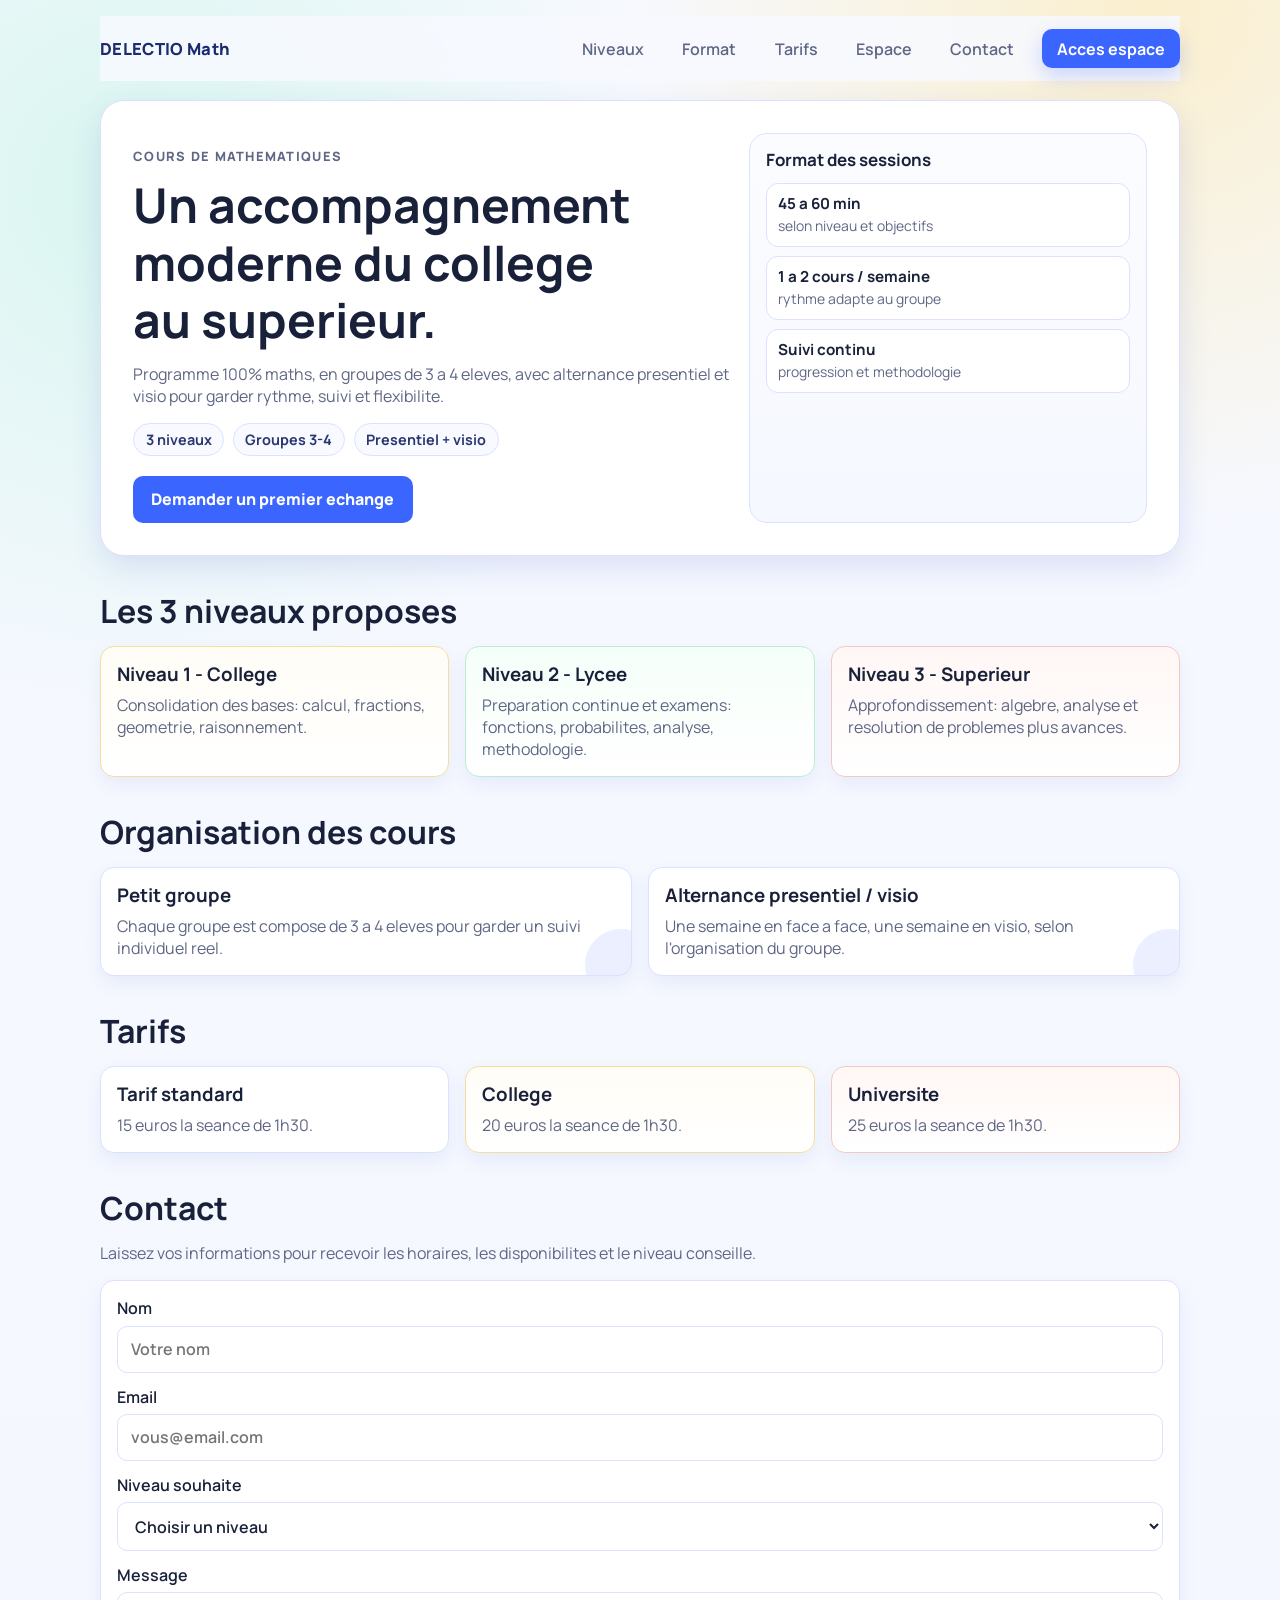
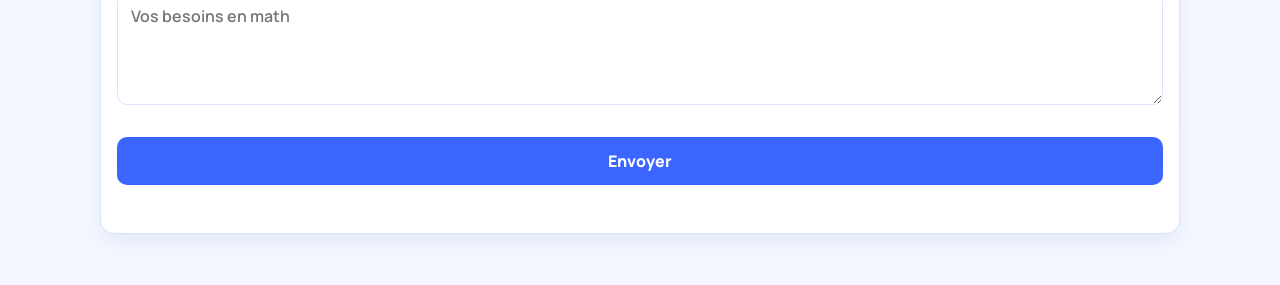
==== commit 71cccfc2: "Ajout de la page Espace avec fonctionnalités pour étudiants et enseignants, y compris la gestion des" ====
--- a/index.html
+++ b/index.html
@@ -20,9 +20,11 @@
       <nav class="nav" aria-label="Navigation principale">
         <a href="#niveaux">Niveaux</a>
         <a href="#format">Format</a>
+        <a href="#tarifs">Tarifs</a>
+        <a href="espace.html">Espace</a>
         <a href="#contact">Contact</a>
       </nav>
-      <a class="header-cta" href="#contact">Reserver</a>
+      <a class="header-cta" href="espace.html">Acces espace</a>
     </header>
 
     <main id="top">
@@ -93,6 +95,24 @@
         </div>
       </section>
 
+      <section id="tarifs" class="section">
+        <h2>Tarifs</h2>
+        <div class="cards">
+          <article class="card">
+            <h3>Tarif standard</h3>
+            <p>15 euros la seance de 1h30.</p>
+          </article>
+          <article class="card card-college">
+            <h3>College</h3>
+            <p>20 euros la seance de 1h30.</p>
+          </article>
+          <article class="card card-superieur">
+            <h3>Universite</h3>
+            <p>25 euros la seance de 1h30.</p>
+          </article>
+        </div>
+      </section>
+
       <section id="contact" class="section">
         <h2>Contact</h2>
         <p class="contact-intro">
--- a/styles.css
+++ b/styles.css
@@ -6,9 +6,6 @@
   --line: #dbe2ff;
   --primary: #3a66ff;
   --primary-strong: #2f4fd1;
-  --accent-1: #ffe089;
-  --accent-2: #b5f2dd;
-  --accent-3: #ffd2c7;
   --radius-xl: 24px;
   --radius-md: 14px;
   --shadow: 0 12px 32px rgba(56, 84, 186, 0.14);
@@ -371,4 +368,4 @@
     width: 100%;
     justify-content: center;
   }
-}
+}
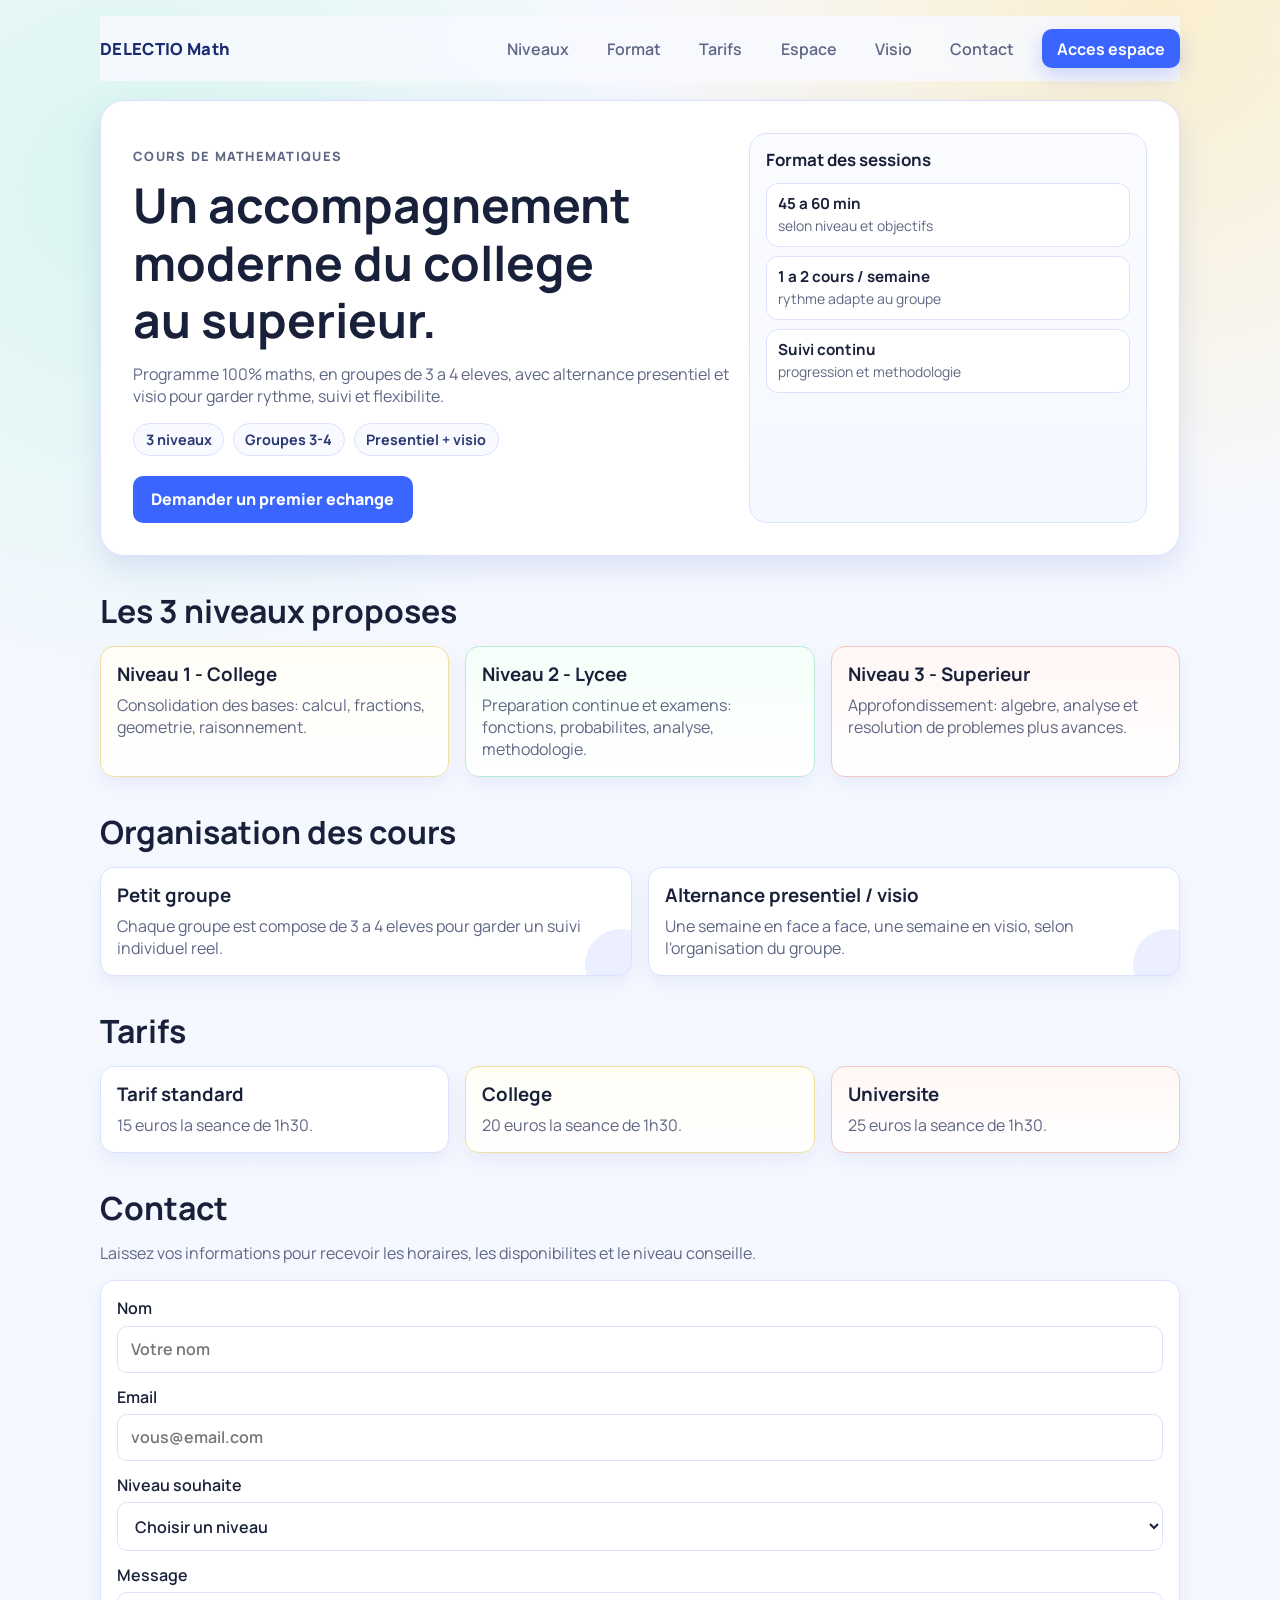
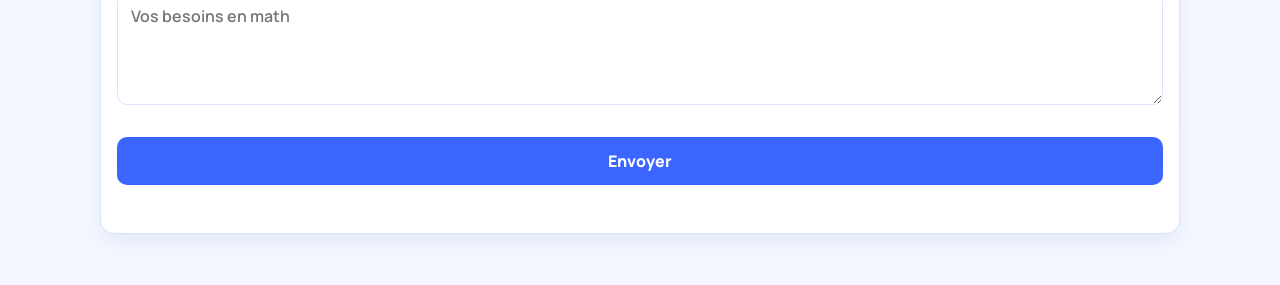
==== commit e8da4f0a: "Ajout de la fonctionnalité de visio intégrée avec Zoom, y compris la création d'un lien pour l'appli" ====
--- a/index.html
+++ b/index.html
@@ -22,6 +22,7 @@
         <a href="#format">Format</a>
         <a href="#tarifs">Tarifs</a>
         <a href="espace.html">Espace</a>
+        <a href="visio.html">Visio</a>
         <a href="#contact">Contact</a>
       </nav>
       <a class="header-cta" href="espace.html">Acces espace</a>
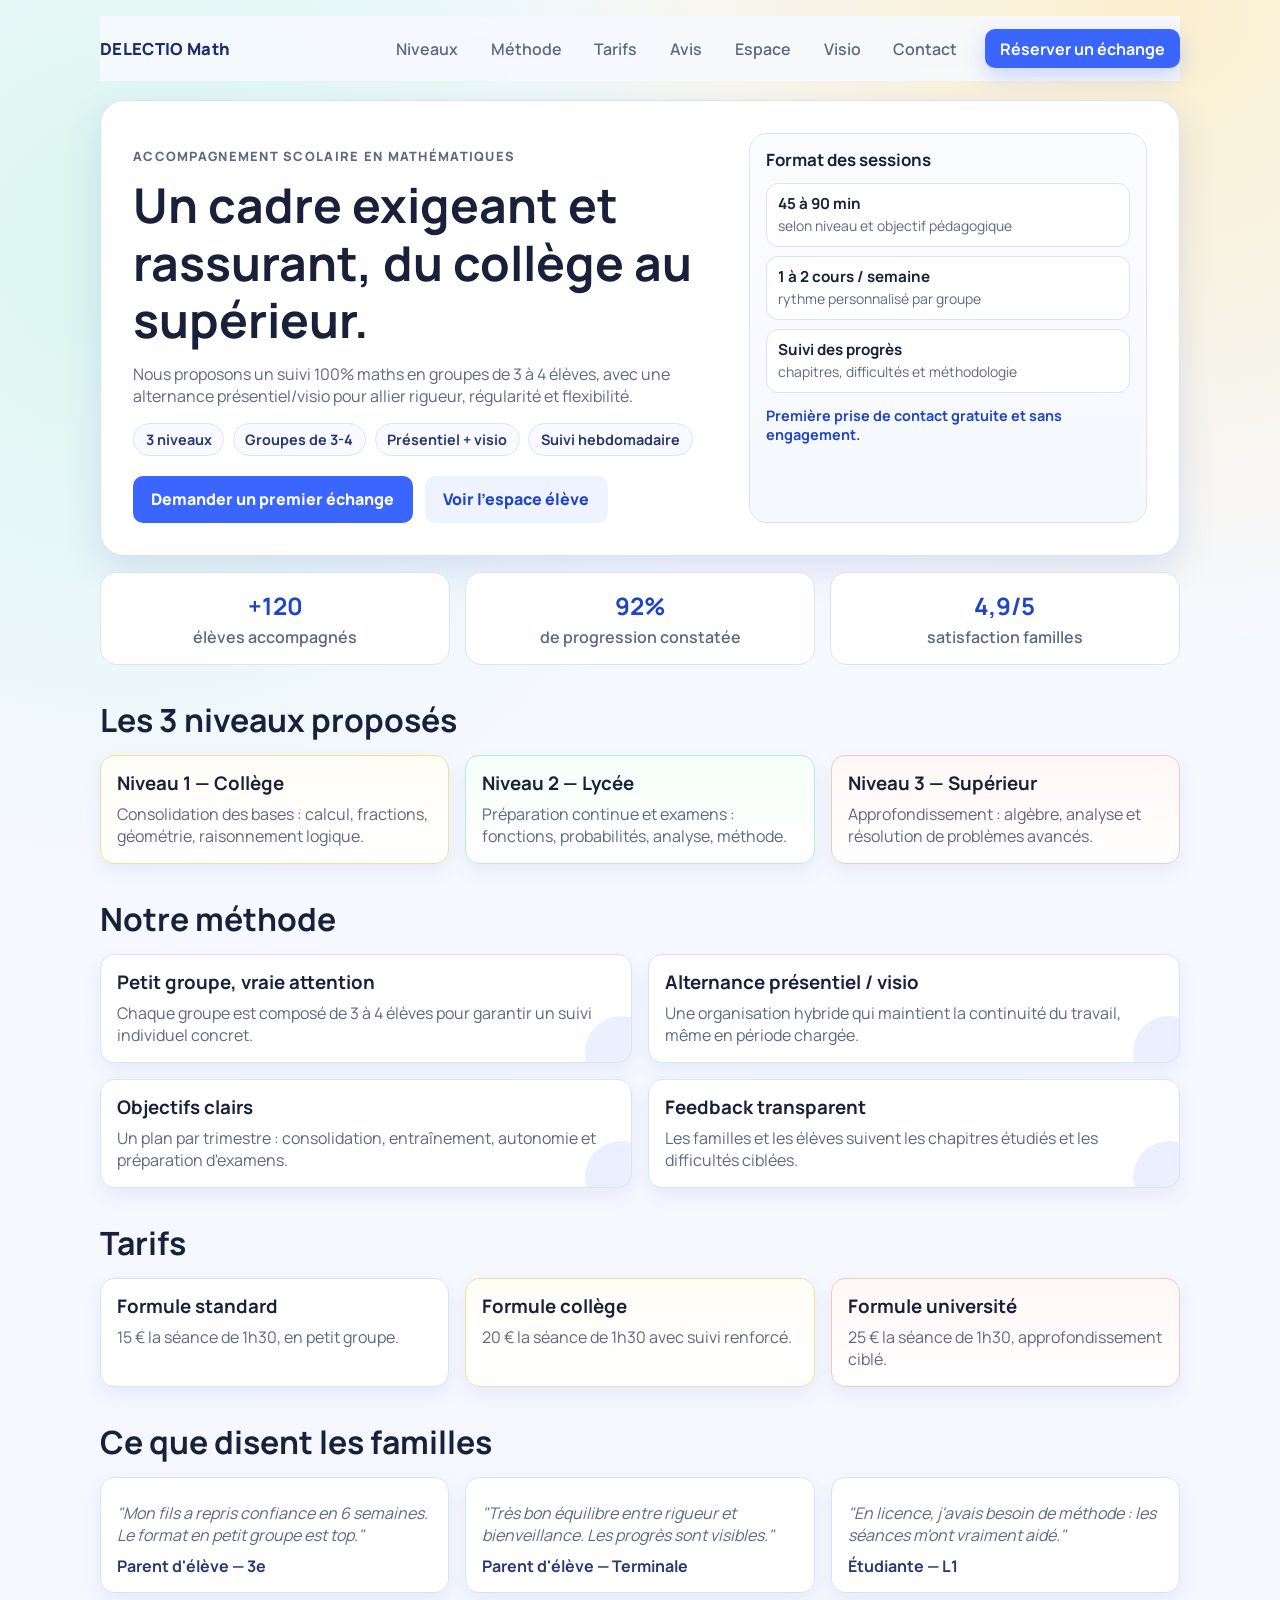
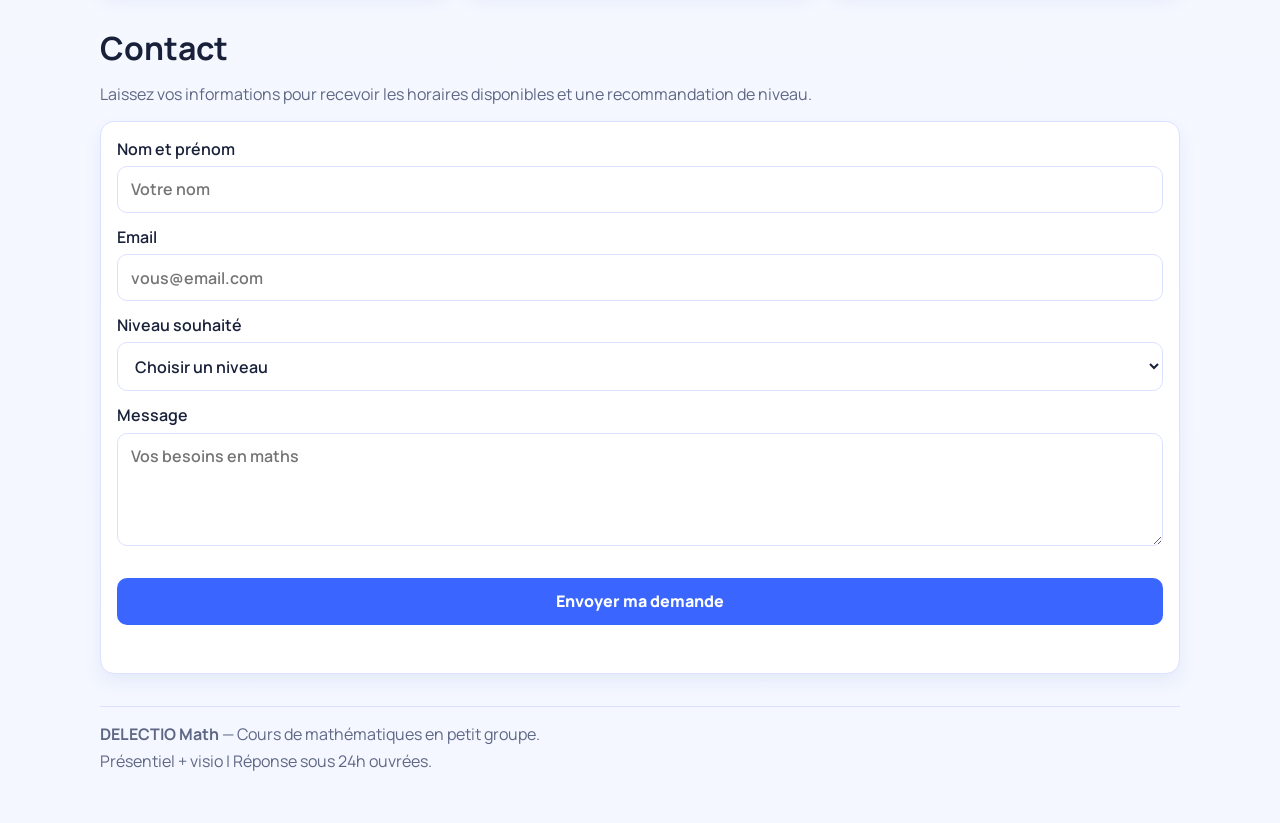
==== commit e98ca069: "Polish interface client-facing across landing and course pages" ====
--- a/index.html
+++ b/index.html
@@ -3,10 +3,10 @@
 <head>
   <meta charset="UTF-8">
   <meta name="viewport" content="width=device-width, initial-scale=1.0">
-  <title>DELECTIO Math | Cours de mathematiques</title>
+  <title>DELECTIO Math | Cours de mathématiques en petits groupes</title>
   <meta
     name="description"
-    content="Cours de mathematiques pour tous niveaux en petits groupes de 3 a 4 eleves, en alternance presentiel et visio."
+    content="DELECTIO Math accompagne les collégiens, lycéens et étudiants avec une pédagogie structurée, en petits groupes et en format hybride présentiel + visio."
   >
   <link rel="preconnect" href="https://fonts.googleapis.com">
   <link rel="preconnect" href="https://fonts.gstatic.com" crossorigin>
@@ -19,79 +19,108 @@
       <a class="logo" href="#top" aria-label="Accueil DELECTIO Math">DELECTIO Math</a>
       <nav class="nav" aria-label="Navigation principale">
         <a href="#niveaux">Niveaux</a>
-        <a href="#format">Format</a>
+        <a href="#format">Méthode</a>
         <a href="#tarifs">Tarifs</a>
+        <a href="#avis">Avis</a>
         <a href="espace.html">Espace</a>
         <a href="visio.html">Visio</a>
         <a href="#contact">Contact</a>
       </nav>
-      <a class="header-cta" href="espace.html">Acces espace</a>
+      <a class="header-cta" href="#contact">Réserver un échange</a>
     </header>
 
     <main id="top">
       <section class="hero">
         <div class="hero-copy">
-          <p class="kicker">Cours de mathematiques</p>
-          <h1>Un accompagnement moderne du college au superieur.</h1>
+          <p class="kicker">Accompagnement scolaire en mathématiques</p>
+          <h1>Un cadre exigeant et rassurant, du collège au supérieur.</h1>
           <p>
-            Programme 100% maths, en groupes de 3 a 4 eleves, avec alternance presentiel et visio
-            pour garder rythme, suivi et flexibilite.
+            Nous proposons un suivi 100% maths en groupes de 3 à 4 élèves, avec une alternance
+            présentiel/visio pour allier rigueur, régularité et flexibilité.
           </p>
-          <div class="hero-tags" aria-label="Points cles">
+          <div class="hero-tags" aria-label="Points clés">
             <span>3 niveaux</span>
-            <span>Groupes 3-4</span>
-            <span>Presentiel + visio</span>
-          </div>
-          <a class="button" href="#contact">Demander un premier echange</a>
-        </div>
-
-        <aside class="hero-card" aria-label="Resume du format">
+            <span>Groupes de 3-4</span>
+            <span>Présentiel + visio</span>
+            <span>Suivi hebdomadaire</span>
+          </div>
+          <div class="hero-actions">
+            <a class="button" href="#contact">Demander un premier échange</a>
+            <a class="button ghost" href="espace.html">Voir l'espace élève</a>
+          </div>
+        </div>
+
+        <aside class="hero-card" aria-label="Résumé du format">
           <h2>Format des sessions</h2>
           <ul>
             <li>
-              <strong>45 a 60 min</strong>
-              <span>selon niveau et objectifs</span>
+              <strong>45 à 90 min</strong>
+              <span>selon niveau et objectif pédagogique</span>
             </li>
             <li>
-              <strong>1 a 2 cours / semaine</strong>
-              <span>rythme adapte au groupe</span>
+              <strong>1 à 2 cours / semaine</strong>
+              <span>rythme personnalisé par groupe</span>
             </li>
             <li>
-              <strong>Suivi continu</strong>
-              <span>progression et methodologie</span>
+              <strong>Suivi des progrès</strong>
+              <span>chapitres, difficultés et méthodologie</span>
             </li>
           </ul>
+          <div class="hero-note">Première prise de contact gratuite et sans engagement.</div>
         </aside>
       </section>
 
+      <section class="stats" aria-label="Indicateurs de confiance">
+        <article>
+          <strong>+120</strong>
+          <span>élèves accompagnés</span>
+        </article>
+        <article>
+          <strong>92%</strong>
+          <span>de progression constatée</span>
+        </article>
+        <article>
+          <strong>4,9/5</strong>
+          <span>satisfaction familles</span>
+        </article>
+      </section>
+
       <section id="niveaux" class="section">
-        <h2>Les 3 niveaux proposes</h2>
+        <h2>Les 3 niveaux proposés</h2>
         <div class="cards">
           <article class="card card-college">
-            <h3>Niveau 1 - College</h3>
-            <p>Consolidation des bases: calcul, fractions, geometrie, raisonnement.</p>
+            <h3>Niveau 1 — Collège</h3>
+            <p>Consolidation des bases : calcul, fractions, géométrie, raisonnement logique.</p>
           </article>
           <article class="card card-lycee">
-            <h3>Niveau 2 - Lycee</h3>
-            <p>Preparation continue et examens: fonctions, probabilites, analyse, methodologie.</p>
+            <h3>Niveau 2 — Lycée</h3>
+            <p>Préparation continue et examens : fonctions, probabilités, analyse, méthode.</p>
           </article>
           <article class="card card-superieur">
-            <h3>Niveau 3 - Superieur</h3>
-            <p>Approfondissement: algebre, analyse et resolution de problemes plus avances.</p>
+            <h3>Niveau 3 — Supérieur</h3>
+            <p>Approfondissement : algèbre, analyse et résolution de problèmes avancés.</p>
           </article>
         </div>
       </section>
 
       <section id="format" class="section">
-        <h2>Organisation des cours</h2>
+        <h2>Notre méthode</h2>
         <div class="split">
           <div class="panel">
-            <h3>Petit groupe</h3>
-            <p>Chaque groupe est compose de 3 a 4 eleves pour garder un suivi individuel reel.</p>
-          </div>
-          <div class="panel">
-            <h3>Alternance presentiel / visio</h3>
-            <p>Une semaine en face a face, une semaine en visio, selon l'organisation du groupe.</p>
+            <h3>Petit groupe, vraie attention</h3>
+            <p>Chaque groupe est composé de 3 à 4 élèves pour garantir un suivi individuel concret.</p>
+          </div>
+          <div class="panel">
+            <h3>Alternance présentiel / visio</h3>
+            <p>Une organisation hybride qui maintient la continuité du travail, même en période chargée.</p>
+          </div>
+          <div class="panel">
+            <h3>Objectifs clairs</h3>
+            <p>Un plan par trimestre : consolidation, entraînement, autonomie et préparation d'examens.</p>
+          </div>
+          <div class="panel">
+            <h3>Feedback transparent</h3>
+            <p>Les familles et les élèves suivent les chapitres étudiés et les difficultés ciblées.</p>
           </div>
         </div>
       </section>
@@ -100,16 +129,34 @@
         <h2>Tarifs</h2>
         <div class="cards">
           <article class="card">
-            <h3>Tarif standard</h3>
-            <p>15 euros la seance de 1h30.</p>
+            <h3>Formule standard</h3>
+            <p>15 € la séance de 1h30, en petit groupe.</p>
           </article>
           <article class="card card-college">
-            <h3>College</h3>
-            <p>20 euros la seance de 1h30.</p>
+            <h3>Formule collège</h3>
+            <p>20 € la séance de 1h30 avec suivi renforcé.</p>
           </article>
           <article class="card card-superieur">
-            <h3>Universite</h3>
-            <p>25 euros la seance de 1h30.</p>
+            <h3>Formule université</h3>
+            <p>25 € la séance de 1h30, approfondissement ciblé.</p>
+          </article>
+        </div>
+      </section>
+
+      <section id="avis" class="section">
+        <h2>Ce que disent les familles</h2>
+        <div class="cards testimonials">
+          <article class="card">
+            <p>"Mon fils a repris confiance en 6 semaines. Le format en petit groupe est top."</p>
+            <h3>Parent d'élève — 3e</h3>
+          </article>
+          <article class="card">
+            <p>"Très bon équilibre entre rigueur et bienveillance. Les progrès sont visibles."</p>
+            <h3>Parent d'élève — Terminale</h3>
+          </article>
+          <article class="card">
+            <p>"En licence, j'avais besoin de méthode : les séances m'ont vraiment aidé."</p>
+            <h3>Étudiante — L1</h3>
           </article>
         </div>
       </section>
@@ -117,12 +164,12 @@
       <section id="contact" class="section">
         <h2>Contact</h2>
         <p class="contact-intro">
-          Laissez vos informations pour recevoir les horaires, les disponibilites et le niveau conseille.
+          Laissez vos informations pour recevoir les horaires disponibles et une recommandation de niveau.
         </p>
 
         <form class="contact-form" id="contact-form">
           <label>
-            Nom
+            Nom et prénom
             <input type="text" name="name" placeholder="Votre nom" required>
           </label>
           <label>
@@ -130,25 +177,30 @@
             <input type="email" name="email" placeholder="vous@email.com" required>
           </label>
           <label>
-            Niveau souhaite
+            Niveau souhaité
             <select name="level" required>
               <option value="">Choisir un niveau</option>
-              <option value="college">Niveau 1 - College</option>
-              <option value="lycee">Niveau 2 - Lycee</option>
-              <option value="superieur">Niveau 3 - Superieur</option>
+              <option value="college">Niveau 1 — Collège</option>
+              <option value="lycee">Niveau 2 — Lycée</option>
+              <option value="superieur">Niveau 3 — Supérieur</option>
             </select>
           </label>
           <label>
             Message
-            <textarea name="message" rows="4" placeholder="Vos besoins en math" required></textarea>
-          </label>
-          <button class="button" type="submit">Envoyer</button>
+            <textarea name="message" rows="4" placeholder="Vos besoins en maths" required></textarea>
+          </label>
+          <button class="button" type="submit">Envoyer ma demande</button>
           <p class="form-feedback" id="form-feedback" role="status" aria-live="polite"></p>
         </form>
       </section>
     </main>
+
+    <footer class="footer">
+      <p><strong>DELECTIO Math</strong> — Cours de mathématiques en petit groupe.</p>
+      <p>Présentiel + visio | Réponse sous 24h ouvrées.</p>
+    </footer>
   </div>
 
   <script src="script.js"></script>
 </body>
-</html>+</html>
--- a/styles.css
+++ b/styles.css
@@ -8,7 +8,7 @@
   --primary-strong: #2f4fd1;
   --radius-xl: 24px;
   --radius-md: 14px;
-  --shadow: 0 12px 32px rgba(56, 84, 186, 0.14);
+  --shadow: 0 14px 36px rgba(56, 84, 186, 0.14);
 }
 
 * {
@@ -69,7 +69,7 @@
 
 .nav {
   display: flex;
-  gap: 1rem;
+  gap: 0.65rem;
   margin-left: auto;
 }
 
@@ -134,7 +134,7 @@
 h1 {
   margin-top: 0.7rem;
   font-size: clamp(1.85rem, 4.2vw, 3rem);
-  max-width: 16ch;
+  max-width: 18ch;
 }
 
 .hero-copy > p {
@@ -160,6 +160,12 @@
   font-size: 0.9rem;
   font-weight: 700;
   color: #2a3871;
+}
+
+.hero-actions {
+  display: flex;
+  gap: 0.75rem;
+  flex-wrap: wrap;
 }
 
 .button {
@@ -181,6 +187,16 @@
   background: var(--primary-strong);
 }
 
+.button.ghost {
+  background: #eef3ff;
+  color: #1f45c4;
+}
+
+.button.ghost:hover,
+.button.ghost:focus-visible {
+  background: #e2ebff;
+}
+
 .hero-card {
   padding: 1rem;
   border: 1px solid var(--line);
@@ -217,6 +233,40 @@
   font-size: 0.87rem;
 }
 
+.hero-note {
+  margin-top: 0.8rem;
+  color: #1f45c4;
+  font-weight: 700;
+  font-size: 0.9rem;
+}
+
+.stats {
+  display: grid;
+  gap: 0.9rem;
+  grid-template-columns: repeat(3, minmax(0, 1fr));
+  margin-top: 1rem;
+}
+
+.stats article {
+  border: 1px solid var(--line);
+  border-radius: 16px;
+  background: #fff;
+  padding: 1rem;
+  text-align: center;
+}
+
+.stats strong {
+  font-size: 1.5rem;
+  color: #1f45c4;
+}
+
+.stats span {
+  display: block;
+  margin-top: 0.25rem;
+  color: var(--muted);
+  font-weight: 600;
+}
+
 .section {
   margin-top: 2.25rem;
 }
@@ -237,16 +287,11 @@
 }
 
 .card,
-.panel,
-.contact-form {
+.panel {
   border: 1px solid var(--line);
   border-radius: var(--radius-md);
-  background: var(--surface);
+  background: #ffffff;
   box-shadow: 0 8px 18px rgba(56, 84, 186, 0.08);
-}
-
-.card,
-.panel {
   padding: 1rem;
 }
 
@@ -292,11 +337,25 @@
   background: rgba(58, 102, 255, 0.1);
 }
 
+.testimonials p {
+  font-style: italic;
+}
+
+.testimonials h3 {
+  margin-top: 0.65rem;
+  color: #2a3871;
+  font-size: 1rem;
+}
+
 .contact-form {
   margin-top: 1rem;
   padding: 1rem;
   display: grid;
   gap: 0.8rem;
+  border: 1px solid var(--line);
+  border-radius: var(--radius-md);
+  background: var(--surface);
+  box-shadow: 0 8px 18px rgba(56, 84, 186, 0.08);
 }
 
 .contact-form label {
@@ -330,12 +389,26 @@
   color: #2746be;
 }
 
+.footer {
+  margin-top: 2rem;
+  padding-top: 1rem;
+  border-top: 1px solid var(--line);
+  color: var(--muted);
+  display: grid;
+  gap: 0.3rem;
+}
+
+.footer p {
+  margin: 0;
+}
+
 @media (max-width: 920px) {
   .hero {
     grid-template-columns: 1fr;
   }
 
-  .cards {
+  .cards,
+  .stats {
     grid-template-columns: 1fr;
   }
 
@@ -359,7 +432,8 @@
   .hero,
   .card,
   .panel,
-  .contact-form {
+  .contact-form,
+  .stats article {
     padding: 0.95rem;
   }
 
@@ -368,4 +442,4 @@
     width: 100%;
     justify-content: center;
   }
-}+}
